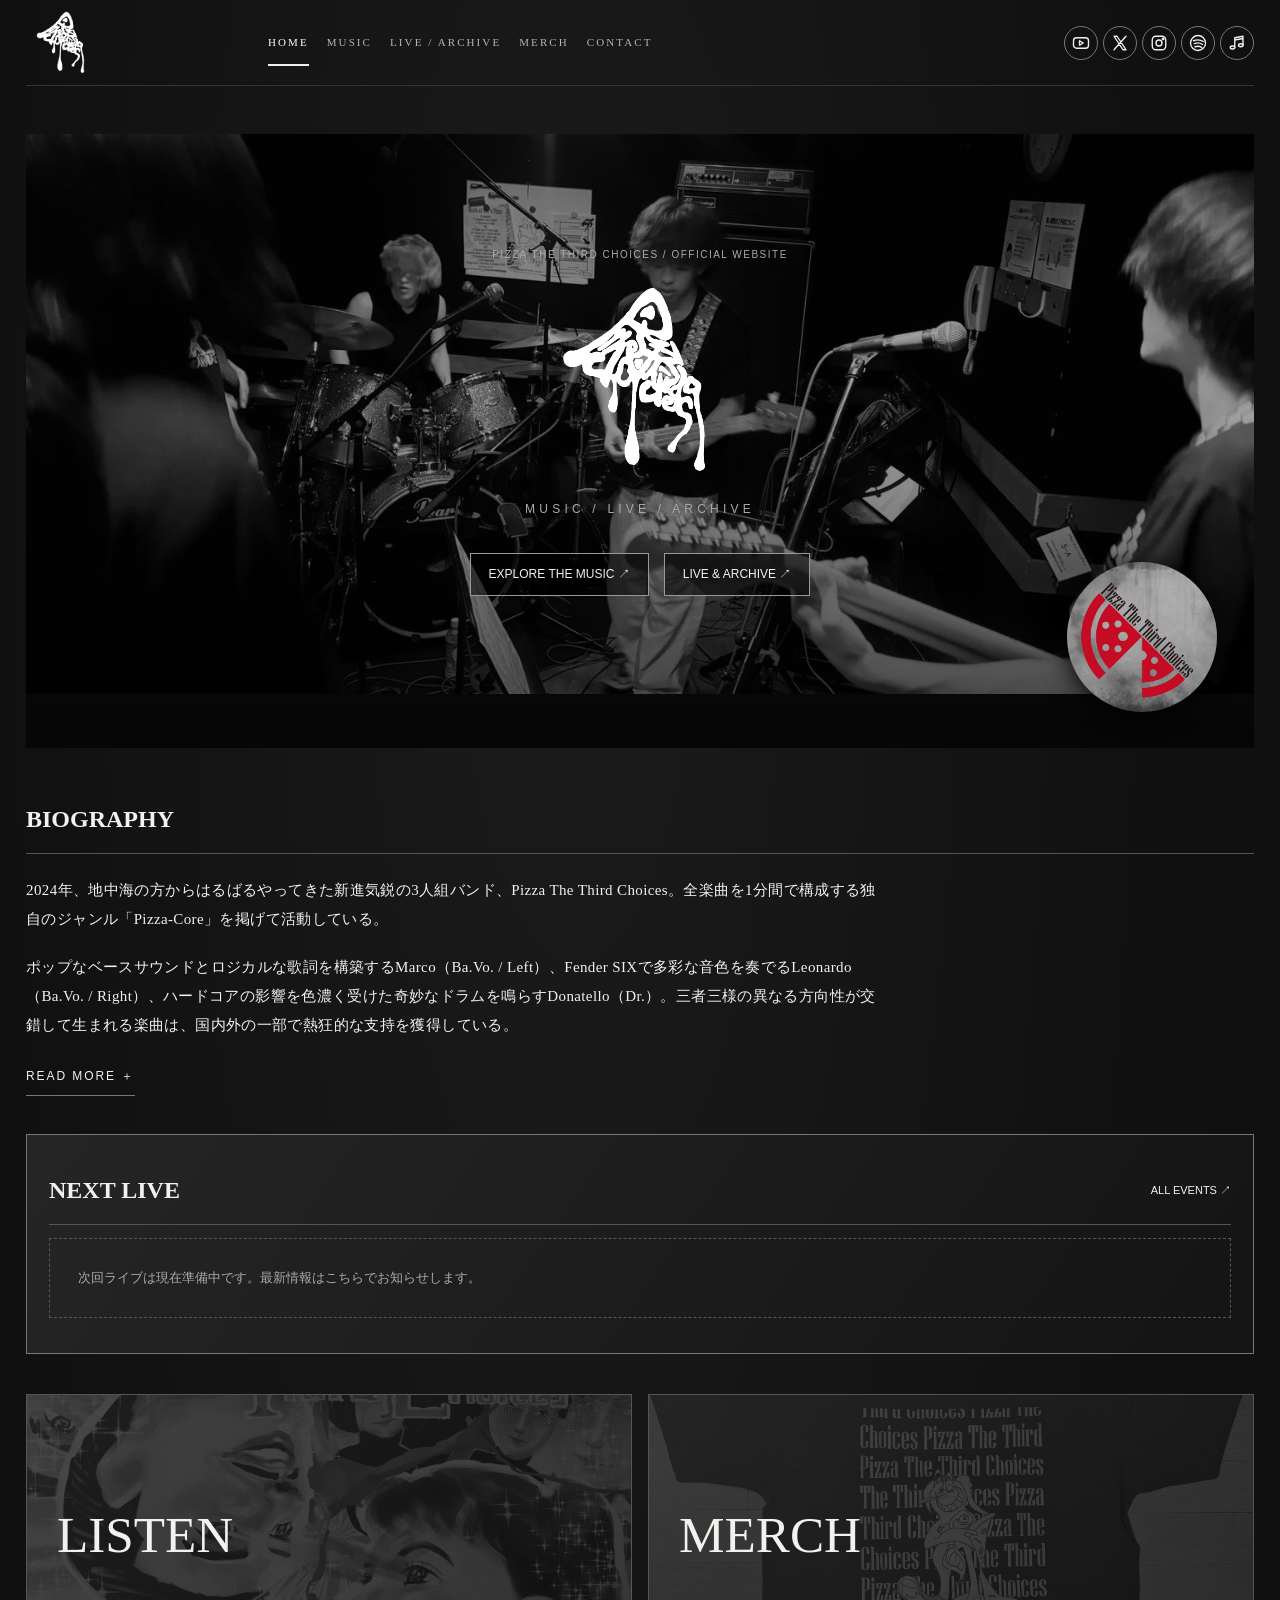
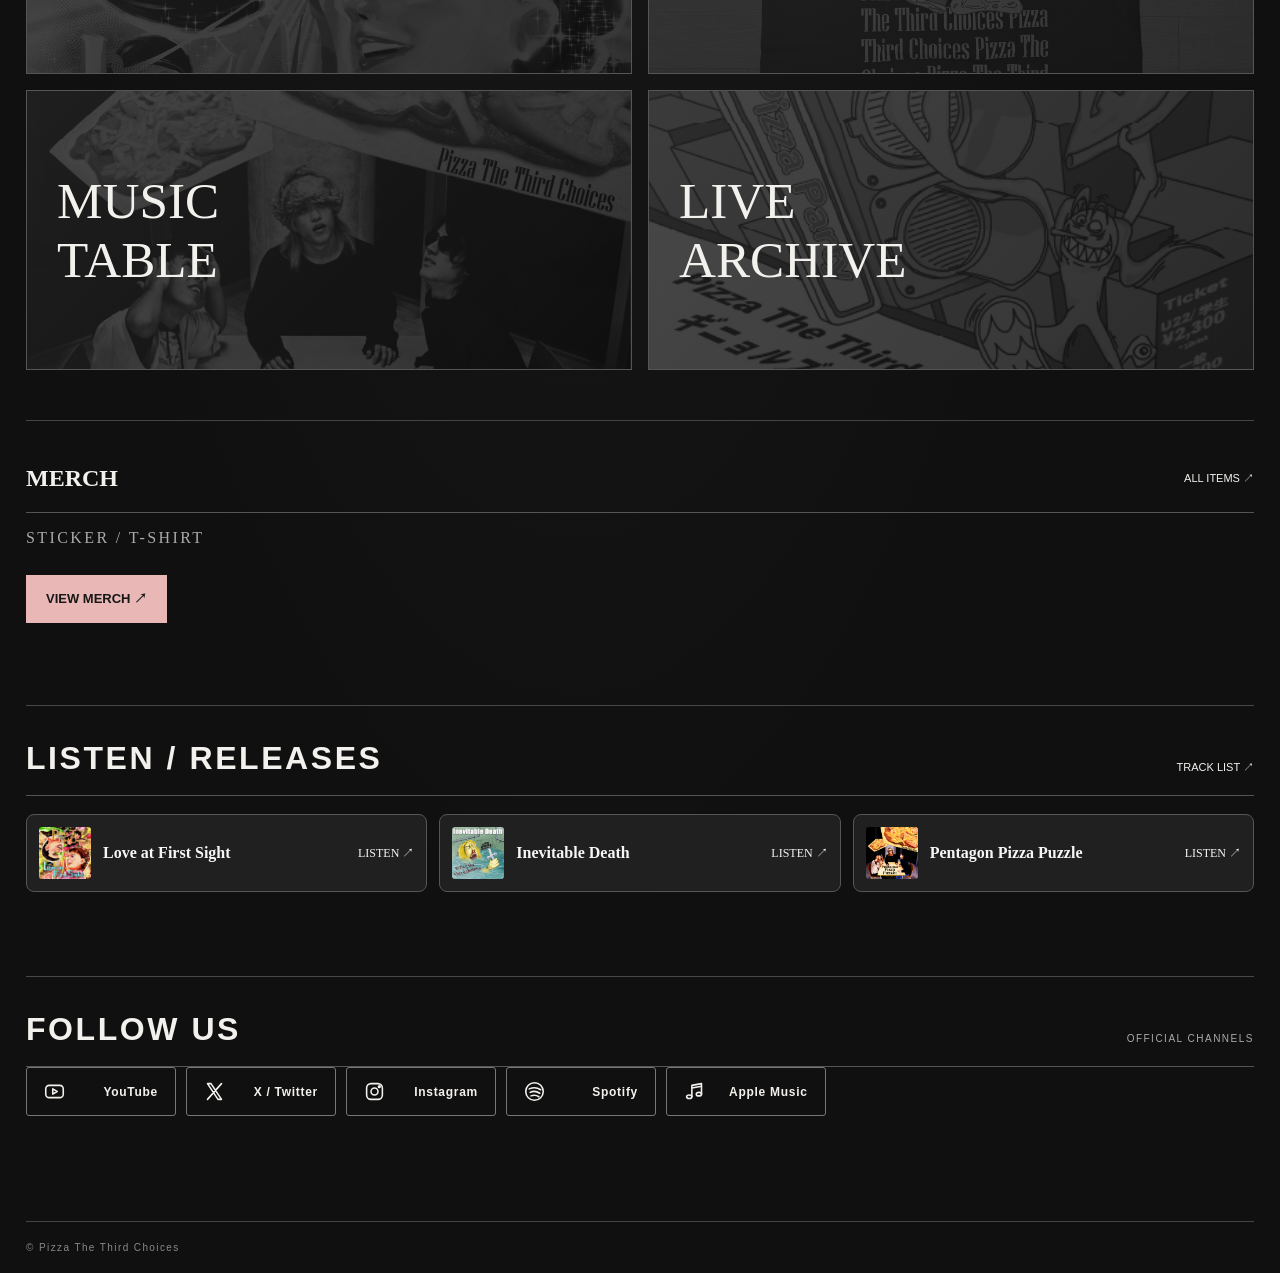
==== index.html @ fad1b299 "Add SEO metadata and favicon reference to index.html" ====
<!doctype html>
<html lang="ja">
<head>
  <meta charset="utf-8">
  <meta name="description" content="Pizza The Third Choices公式サイト。全楽曲1分のPizza-Coreを掲げる3人組バンド。楽曲、ライブ情報、映像、グッズを紹介。">
  <link rel="canonical" href="https://pizzathethirdchoices.github.io/HomePage/">
  <link rel="icon" type="image/svg+xml" href="favicon.svg">
  <meta property="og:type" content="website">
  <meta property="og:site_name" content="Pizza The Third Choices">
  <meta property="og:title" content="Pizza The Third Choices | Official Website">
  <meta property="og:description" content="Pizza The Third Choices公式サイト。全楽曲1分のPizza-Coreを掲げる3人組バンド。楽曲、ライブ情報、映像、グッズを紹介。">
  <meta property="og:url" content="https://pizzathethirdchoices.github.io/HomePage/">

  <meta name="viewport" content="width=device-width, initial-scale=1">
  <title>Pizza The Third Choices | Official Website</title>
  <!-- 共通スタイルシート -->
  <link rel="stylesheet" href="style.css?v=20261028-saski-perfect-circle">
  <script type="application/ld+json">{"@context":"https://schema.org","@type":"MusicGroup","name":"Pizza The Third Choices","url":"https://pizzathethirdchoices.github.io/HomePage/","genre":"Pizza-Core","description":"全楽曲を1分間で構成する独自のジャンルPizza-Coreを掲げる3人組バンド。"}</script>
</head>
<body>
  <!-- ========================================
       SITE SHELL / ページ全体
  ========================================= -->
  <div class="site-shell">
    <!-- ========================================
         HEADER / ナビゲーション
    ========================================= -->
    <nav class="top-nav">
      <!-- ヘッダーロゴ -->
      <a class="wordmark" href="index.html">
        <img
          src="assets/logo/Logo-White.png"
          alt="Pizza The Third Choices"
          onerror="this.hidden=true;this.nextElementSibling.hidden=false"
        >
        <span hidden>Pizza The Third Choices</span>
      </a>
      <!-- ページ移動メニュー -->
      <div class="nav-links">
        <a class="active" href="index.html">HOME</a>
        <a href="music.html">MUSIC</a>
        <a href="live.html">LIVE / ARCHIVE</a>
        <a href="merch.html">MERCH</a>
        <a href="contact.html">CONTACT</a>
      </div>
      <!-- 公式SNS・配信サービスのアイコン -->
      <!-- data/social.js に登録されたリンクが自動表示される -->
      <div
        class="social-links header-social"
        data-social-links
        aria-label="公式SNS・配信ストア"
      ></div>
    </nav>
    <!-- ========================================
         MAIN / ホームページ本文
    ========================================= -->
    <main class="home-main">
      <!-- ======================================
           HERO / アーティスト写真とロゴを重ねる
      ======================================= -->
      <section class="home-visuals home-hero" aria-label="バンドメインビジュアル">
        <img
          class="home-artist-photo"
          src="assets/photos/artist-wide.webp"
          alt="Pizza The Third Choices アーティスト写真"
          onerror="this.hidden=true;this.closest('.home-hero').classList.add('photo-unavailable')"
        >
        <div class="home-hero-overlay">
          <p class="eyebrow">PIZZA THE THIRD CHOICES / OFFICIAL WEBSITE</p>
          <img
            class="hero-logo"
            src="assets/logo/Logo-White.png"
            alt="Pizza The Third Choices"
            onerror="this.hidden=true;this.nextElementSibling.hidden=false"
          >
          <h1 hidden>Pizza The Third Choices</h1>
          <p class="hero-caption">MUSIC / LIVE / ARCHIVE</p>
          <div class="hero-actions">
            <a href="music.html">EXPLORE THE MUSIC ↗</a>
            <a href="live.html">LIVE & ARCHIVE ↗</a>
          </div>
        </div>
        <img
          class="home-extra-logo"
          src="assets/logo/logo-Saski.webp"
          alt="Pizza The Third Choices 別ロゴ"
          onerror="this.hidden=true"
        >
      </section>
      <!-- ======================================
           BIOGRAPHY / バンド紹介
           冒頭2段落を常時表示し、以降を展開できる。
      ======================================= -->
      <section class="home-biography" aria-labelledby="home-biography-title">
        <div class="section-bar">
          <h2 id="home-biography-title">BIOGRAPHY</h2>
        </div>
        <div class="biography-copy">
          <p>2024年、地中海の方からはるばるやってきた新進気鋭の3人組バンド、Pizza The Third Choices。全楽曲を1分間で構成する独自のジャンル「Pizza-Core」を掲げて活動している。</p>
          <p>ポップなベースサウンドとロジカルな歌詞を構築するMarco（Ba.Vo. / Left）、Fender SIXで多彩な音色を奏でるLeonardo（Ba.Vo. / Right）、ハードコアの影響を色濃く受けた奇妙なドラムを鳴らすDonatello（Dr.）。三者三様の異なる方向性が交錯して生まれる楽曲は、国内外の一部で熱狂的な支持を獲得している。</p>
          <details class="biography-more">
            <summary>READ MORE ＋</summary>
            <div class="biography-more-content">
              <p>2025年12月25日に1st Album『Love at First Sight』、2026年3月14日には2nd Album『Inevitable Death』を配信。オルタナティブの枠組みを超え、実験的なダークポップの要素を取り入れた楽曲を多数収録している。</p>
              <p>続く2026年6月4日には、戦争へのアンチテーゼをテーマとした「33」、HIP-HOPの影響を受けた「Priority」などを収録した3rd Album『Pentagon Pizza Puzzle』を公開。ジャンルの境界を横断しながら、独自のサウンドと表現を深化させ続けている。</p>
              <p>2025年には、オリジナルドキュメンタリー映像『Is Pizza The Third Choices?』をYouTubeにて公開。楽曲制作の経緯や、独自のジャンル「Pizza-Core」の実態に迫る内容となっている。</p>
              <p>ライブ活動においては、2024年よりオルタナティブハードコアバンドHanaoとの共同自主企画『YEAH』を複数回開催。「YEAHみくじ」によるランダムセットリストをはじめ、通常のライブとは一線を画す演出を展開している。</p>
              <p>2026年11月8日には、©エスパーキックより全33曲とボーナストラックを収録した1st Cassette『33』を発売予定。同日にはリリースパーティの開催も予定している。</p>
              <button type="button" class="biography-close">CLOSE −</button>
            </div>
          </details>
        </div>
      </section>
      <!-- ======================================
           NEXT LIVE / 次回ライブ情報
      ======================================= -->
      <section class="home-live">
        <div class="section-bar">
          <h2>NEXT LIVE</h2>
          <a href="live.html">ALL EVENTS ↗</a>
        </div>
        <!--
          ライブ情報の表示領域
          data/events.js のイベント情報を読み込み、
          ページ末尾の renderEvents() で自動生成する。
          公演情報を追加する場合は
          index.html ではなく data/events.js を編集する。
        -->
        <div id="home-events"></div>
      </section>
      <!-- ======================================
           FEATURE LINKS / 主要コンテンツ
      ======================================= -->
      <section class="home-sections home-feature-grid" aria-label="主要コンテンツ">
        <a class="feature-tile feature-listen" href="#home-releases">
          <h2>LISTEN</h2>
        </a>
        <a class="feature-tile feature-merch" href="merch.html">
          <h2>MERCH</h2>
        </a>
        <a class="feature-tile feature-music" href="music.html">
          <h2>MUSIC<br>TABLE</h2>
        </a>
        <a class="feature-tile feature-events" href="live.html">
          <h2>LIVE<br>ARCHIVE</h2>
        </a>
      </section>
      <!-- ======================================
           MERCH / グッズ紹介
      ======================================= -->
      <section class="home-merch">
        <div class="section-bar">
          <h2>MERCH</h2>
          <a href="merch.html">ALL ITEMS ↗</a>
        </div>
        <!-- グッズの概要 -->
        <p>STICKER / T-SHIRT</p>
        <!-- グッズ一覧ページへ -->
        <a class="ticket-main" href="merch.html">
          VIEW MERCH ↗
        </a>
      </section>
      <!-- ======================================
           LISTEN / RELEASES
           アルバム・音楽配信情報
      ======================================= -->
      <section class="social-section" aria-label="アルバム配信">
        <div class="section-bar">
          <h2>LISTEN / RELEASES</h2>
          <a href="music.html">TRACK LIST ↗</a>
        </div>
        <!--
          アルバム一覧の表示領域
          data/albums.js に登録された作品を
          releases.js が読み込んで自動表示する。
          作品情報や配信リンクを変更する場合は
          data/albums.js を編集する。
        -->
        <div
          id="home-releases"
          class="release-links"
        ></div>
      </section>
      <!-- ======================================
           FOLLOW US / 公式SNS
      ======================================= -->
      <section class="social-section" aria-label="公式SNS">
        <div class="section-bar">
          <h2>FOLLOW US</h2>
          <span class="eyebrow">OFFICIAL CHANNELS</span>
        </div>
        <!--
          公式SNS・配信サービスのリンク
          data/social.js の設定から自動生成する。
          リンクを変更する場合は data/social.js を編集する。
        -->
        <div
          class="social-links"
          data-social-links
        ></div>
      </section>
    </main>
    <!-- ========================================
         FOOTER / フッター
    ========================================= -->
    <footer>
      © Pizza The Third Choices
    </footer>
  </div>
  <!-- ==========================================
       JAVASCRIPT / データと表示処理
       注意：
       以下の読み込み順は変更しない。
  =========================================== -->
  <!-- ライブ情報 -->
  <script src="data/events.js"></script>
  <!-- ホームページのライブ情報を最大2件表示 -->
  <script>
    renderEvents('home-events', 2);
  </script>
  <!-- アルバム・リリース情報 -->
  <script src="data/albums.js"></script>
  <!-- 公式SNS・配信サービス -->
  <script src="data/social.js"></script>
  <!-- BIOGRAPHY: close from the end of the expanded text. -->
  <script>
    const biography = document.querySelector('.biography-more');
    biography?.querySelector('.biography-close')?.addEventListener('click', () => {
      biography.open = false;
      biography.querySelector('summary')?.focus();
    });
  </script>
  <!-- ホームページのリリース表示処理 -->
  <script src="releases.js"></script>
</body>
</html>
---- style.css ----
:root{color-scheme:dark;font-family:Georgia,"Hiragino Mincho ProN","Yu Mincho",serif;background:#101010;color:#f3f1ed}*{box-sizing:border-box}body{margin:0;background:radial-gradient(ellipse at 45% 20%,#1b1b1b 0%,#101010 60%);min-height:100vh}button,input{font:inherit}button{cursor:pointer}a{color:inherit}.site-shell{max-width:1800px;margin:auto;padding:0 26px}.top-nav{min-height:86px;display:flex;align-items:center;gap:50px;border-bottom:1px solid #343434}.wordmark{display:flex;align-items:center;text-decoration:none;min-width:220px;font-style:italic;font-weight:bold;font-size:24px;line-height:1}.wordmark img{max-width:220px;max-height:73px;object-fit:contain;object-position:left}.nav-links{display:flex;gap:36px;align-items:center;flex-wrap:wrap}.nav-links a{text-decoration:none;font-size:11px;letter-spacing:.19em;color:#b6b4b2;padding:16px 0;border-bottom:2px solid transparent}.nav-links a.active{border-bottom-color:#f1efeb;color:white}.main-layout{display:grid;grid-template-columns:minmax(0,1fr) 365px;gap:28px;padding-top:26px;align-items:start}.left-column{min-width:0}.page-head{display:flex;align-items:end;justify-content:space-between;gap:20px;margin-bottom:24px}.eyebrow{font-family:Arial,sans-serif;font-size:10px;letter-spacing:.15em;color:#aaa}h1{font-size:clamp(36px,4.1vw,72px);line-height:.99;font-weight:400;letter-spacing:.07em;margin:10px 0 3px}.subheading{margin:0;text-align:center;letter-spacing:.4em;font-size:15px}.intro-tools{width:42%;max-width:340px}.intro{font-size:12px;color:#c1c1c1;line-height:1.95;margin:0 0 15px}.search-label{display:block;position:relative}.search-label span{display:block;font-family:Arial,sans-serif;color:#888;font-size:9px;letter-spacing:.16em;margin-bottom:6px}.search-label input{width:100%;background:#191919;border:1px solid #6b6b6b;border-radius:24px;padding:12px 18px;color:#fff;font-size:12px;outline:none}.search-label input:focus{border-color:#fff}.table-scroll{overflow-x:auto;padding:10px 4px 32px}.periodic{display:grid;grid-template-columns:repeat(8,minmax(0,1fr));gap:7px;min-width:650px}.element{position:relative;aspect-ratio:1/1;border:2px solid var(--album-color);border-radius:4px;background-color:var(--album-color);padding:8px;color:#fff;text-align:left;display:flex;flex-direction:column;justify-content:space-between;isolation:isolate;transition:transform .16s,filter .16s;min-width:0}.element:before{content:"";position:absolute;inset:0;background:linear-gradient(180deg,#0009,#0004 45%,#000b);z-index:-1}.element.cover-cell{background-image:var(--cover-url)!important;background-size:cover!important;background-position:center!important}.element:hover,.element:focus-visible{transform:translateY(-4px);z-index:30;outline:1px solid white}.element.selected{outline:2px solid #fff;outline-offset:2px;z-index:6}.element.dim{opacity:.18}.num{font:600 13px Arial,sans-serif;text-shadow:0 1px 5px #000}.symbol{font-size:clamp(17px,2.05vw,30px);font-weight:700;letter-spacing:-.05em;line-height:1.1;text-shadow:0 2px 8px #000,0 1px 3px #000;align-self:center;position:relative;top:-2px}.symbol.long-code{font-size:clamp(14px,1.8vw,25px)}.marks{position:absolute;right:5px;top:5px;display:flex;gap:3px}.mark-icon{display:flex;width:29px;height:29px;padding:3px;border-radius:4px;background:#0008;align-items:center;justify-content:center;filter:drop-shadow(0 1px 2px #000)}.mark-icon svg{width:100%;height:100%;fill:none;stroke:currentColor;stroke-width:1.8}.empty{aspect-ratio:1/1}.tooltip{position:absolute;left:50%;bottom:calc(100% + 12px);transform:translateX(-50%);width:235px;padding:13px;background:#eeeae3;color:#171717;box-shadow:0 10px 30px #000b;text-align:left;pointer-events:none;opacity:0;visibility:hidden;transition:opacity .12s;z-index:40;border-radius:4px}.element:hover .tooltip,.element:focus-visible .tooltip{opacity:1;visibility:visible}.tooltip strong{display:block;font-size:15px;margin:5px 0}.tooltip small{font-family:Arial,sans-serif;font-size:11px;line-height:1.6;display:block}.tooltip .more{margin-top:7px;font-weight:bold}.pair-connector{position:absolute;z-index:12;pointer-events:none;filter:drop-shadow(0 2px 2px #000);display:flex;align-items:center;justify-content:center}.pair-connector.right{width:25px;height:70px;right:-17px;top:50%;transform:translateY(-50%)}.pair-connector.down{width:70px;height:25px;bottom:-17px;left:50%;transform:translateX(-50%)}.pair-connector svg{width:100%;height:100%;overflow:visible}.pair-inline{font:bold 20px Arial,sans-serif;text-shadow:0 1px 3px #000}.legend{display:flex;align-items:center;gap:12px 18px;flex-wrap:wrap;padding:16px 0;border-top:1px solid #444;border-bottom:1px solid #444}.legend span{display:inline-flex;align-items:center;gap:7px;font:11px Arial,sans-serif;color:#ddd}.legend-label{font:12px Georgia,serif;letter-spacing:.06em}.legend .swatch{display:inline-block;width:14px;height:14px;border-radius:2px}.legend svg{width:21px;height:21px;stroke:currentColor;fill:none;stroke-width:1.8}.legend-divider{height:26px;border-left:1px solid #555}.table-note{color:#858585;font:11px Arial,sans-serif;line-height:1.6}.detail{border:1px solid #575757;background:#121212;padding:22px 22px 26px;min-height:550px;position:sticky;top:15px;max-height:calc(100vh - 30px);overflow-y:auto;scrollbar-color:#666 #151515}.detail-top{display:flex;justify-content:space-between;align-items:center}.detail-reset{background:none;border:0;color:#aaa;font-size:23px}.detail-heading{display:flex;align-items:center;gap:17px;margin:15px 0 20px;border-bottom:1px solid #444;padding-bottom:16px}.detail-number{font-size:52px;line-height:1}.detail-heading h2{font-size:24px;line-height:1.15;margin:0;overflow-wrap:anywhere;font-weight:400}.detail-code{font-size:17px;letter-spacing:.16em;margin:7px 0 0;color:#aaa}.detail-album{display:flex;gap:15px;align-items:center}.detail-cover{flex:0 0 45%;aspect-ratio:1/1;background:var(--album-color);display:flex;align-items:center;justify-content:center;color:#222;font:10px Arial,sans-serif;letter-spacing:.1em}.detail-art{width:100%;height:100%;object-fit:cover}.detail-art[hidden]{display:none}.detail-album-meta{display:flex;flex-direction:column;gap:9px;font-size:13px;line-height:1.5;overflow-wrap:anywhere}.detail-album-meta small{font:10px Arial,sans-serif;color:#999}.detail-album-meta span{font:11px Arial,sans-serif;color:#bbb}.description-section{margin-top:25px;border-top:1px solid #444;padding-top:18px}.description-section h3,.video-section h3{font-size:16px;font-weight:400;margin:0 0 10px}.description-section p{font-size:13px;line-height:1.9;color:#c7c7c7}.pair-jump,.detail-page-link{display:block;width:100%;text-align:center;border:1px solid #777;border-radius:4px;padding:11px 8px;background:transparent;color:#eee;text-decoration:none;font-size:12px;margin:14px 0}.pair-jump:hover,.detail-page-link:hover{background:#333}.video-section{border-top:1px solid #444;margin-top:22px;padding-top:18px;display:flex;flex-direction:column;gap:12px;align-items:center}.video-section h3{align-self:stretch}.shorts-player{width:min(100%,220px);aspect-ratio:9/16;border:1px solid #555;border-radius:5px;background:#222}.video-section a{font:12px Arial,sans-serif;color:#eee}.site-shell footer{border-top:1px solid #444;padding:20px 0;margin-top:25px;color:#888;font:10px Arial,sans-serif;letter-spacing:.14em}@media(max-width:1100px){.main-layout{grid-template-columns:1fr}.detail{position:static;max-height:none;min-height:0}.detail-album{max-width:500px}.detail-cover{max-width:170px}.periodic{min-width:640px}}@media(max-width:650px){.site-shell{padding:0 12px}.top-nav{gap:14px;min-height:65px}.wordmark{min-width:110px;font-size:15px}.wordmark img{max-width:110px;max-height:50px}.nav-links{gap:12px}.nav-links a{font-size:9px;letter-spacing:.05em}.page-head{display:block}.intro-tools{width:100%;max-width:none;margin-top:15px}.intro{font-size:11px}.main-layout{padding-top:18px}.periodic{gap:5px}.element{padding:6px}.detail{padding:16px}.legend{gap:9px 12px}}@media(hover:none){.tooltip{display:none}}

/* V6: Paired songs share one rectangular frame. The diagonal is a real internal divider. */
.periodic{grid-auto-rows:auto;align-items:stretch}
.pair-unit{position:relative;isolation:isolate;min-width:0;min-height:0;border:2px solid #eee;border-radius:4px;overflow:visible;background:#101010;z-index:2}
.pair-unit:hover,.pair-unit:focus-within{z-index:35}
.pair-unit .element{position:absolute;border:0;border-radius:0;outline-offset:-3px;aspect-ratio:auto;overflow:visible;min-height:0;min-width:0;transform:none}
.pair-unit .element:hover,.pair-unit .element:focus-visible{transform:none;filter:brightness(1.16)}
.pair-horizontal{grid-column-end:span 2;aspect-ratio:2/1}
.pair-vertical{grid-row-end:span 2;aspect-ratio:1/2}
.pair-horizontal .pair-first{inset:0 50% 0 0;clip-path:polygon(0 0,100% 0,calc(100% - 17%) 100%,0 100%)}
.pair-horizontal .pair-second{inset:0 0 0 50%;clip-path:polygon(17% 0,100% 0,100% 100%,0 100%)}
/* Use overlapping half-cell hit areas so the diagonal halves remain independently clickable. */
.pair-horizontal .pair-first{right:42%;clip-path:polygon(0 0,100% 0,86% 100%,0 100%)}
.pair-horizontal .pair-second{left:42%;clip-path:polygon(14% 0,100% 0,100% 100%,0 100%)}
.pair-vertical .pair-first{inset:0 0 42% 0;clip-path:polygon(0 0,100% 0,100% 86%,0 100%)}
.pair-vertical .pair-second{inset:42% 0 0 0;clip-path:polygon(0 14%,100% 0,100% 100%,0 100%)}
.pair-divider{position:absolute;pointer-events:none;z-index:10;filter:drop-shadow(0 1px 2px #000)}
.pair-horizontal .pair-divider{top:0;bottom:0;left:50%;width:2px;background:#fff;transform:skewX(-9deg);transform-origin:center}
.pair-vertical .pair-divider{left:0;right:0;top:50%;height:2px;background:#fff;transform:skewY(-9deg);transform-origin:center}
.pair-unit .num,.pair-unit .symbol,.pair-unit .marks{z-index:1}
.pair-unit .tooltip{z-index:50}
.pair-unit .element.selected{outline:2px solid #fff;outline-offset:-3px}
.pair-unit .element .symbol{font-size:clamp(16px,1.9vw,28px)}

/* V7 responsive equal-width grid: no forced horizontal scrolling */
.periodic{min-width:0;grid-template-columns:repeat(8,minmax(0,1fr));gap:clamp(2px,.6vw,7px);grid-auto-rows:auto}
.element{padding:clamp(2px,.6vw,8px)}
.pair-unit{border-color:#ddd}
.pair-unit.pair-searching{border-color:#ddd!important;outline:none!important;box-shadow:none!important}
.pair-unit.pair-searching .element.dim{opacity:.2}
.pair-unit.pair-searching .element:not(.dim){filter:brightness(1.1)}
.view-label{margin-top:12px}.view-label select{width:100%;padding:11px 16px;background:#191919;border:1px solid #6b6b6b;color:#fff;border-radius:20px;font-size:12px}
.periodic.album-layout{display:block}.album-group{margin:0 0 30px}.album-group-title{font-size:clamp(16px,2vw,23px);font-weight:400;border-bottom:1px solid #555;padding-bottom:10px}
.album-song-grid{display:grid;grid-template-columns:repeat(8,minmax(0,1fr));gap:clamp(2px,.6vw,7px)}.album-song-wrap{min-width:0;position:relative}.album-element{width:100%}.album-track-number{position:absolute;right:3px;bottom:3px;font:9px Arial,sans-serif;color:#fff;text-shadow:0 1px 4px #000;pointer-events:none}
.home-main,.archive-main{padding:30px 0 60px}.hero{min-height:380px;display:flex;flex-direction:column;align-items:center;justify-content:center;text-align:center;border-bottom:1px solid #444;padding:40px 10px}.hero-logo{max-width:min(520px,85%);max-height:220px;object-fit:contain}.hero h1{font-size:clamp(36px,6vw,85px)}.hero-caption{letter-spacing:.35em;color:#aaa;font:12px Arial,sans-serif}.hero-actions{display:flex;gap:15px;flex-wrap:wrap;justify-content:center;margin-top:25px}.hero-actions a,.event-info a{border:1px solid #999;padding:12px 18px;text-decoration:none;font:12px Arial,sans-serif}.hero-actions a:hover,.event-info a:hover{background:#333}.home-sections{display:grid;grid-template-columns:1fr 1fr;gap:15px;margin:25px 0 50px}.feature-tile{border:1px solid #555;padding:30px;min-height:260px;text-decoration:none;background:linear-gradient(135deg,#252525,#111);display:flex;flex-direction:column;justify-content:space-between}.feature-tile h2{font-size:clamp(25px,4vw,52px);font-weight:400;margin:10px 0}.feature-tile p{color:#aaa;font-size:13px}.feature-tile>span:last-child{font:11px Arial,sans-serif;letter-spacing:.15em}.section-bar{display:flex;align-items:center;justify-content:space-between;border-bottom:1px solid #555}.section-bar a{font:11px Arial,sans-serif;text-decoration:none}.archive-main>h1{margin-bottom:25px}.event-heading{font-size:23px;font-weight:400;letter-spacing:.1em;border-bottom:1px solid #555;padding-bottom:12px;margin-top:40px}.event-grid{display:grid;grid-template-columns:repeat(auto-fill,minmax(230px,1fr));gap:18px}.event-card{border:1px solid #4c4c4c;background:#181818;overflow:hidden}.event-card>img{display:block;width:100%;aspect-ratio:3/4;object-fit:contain;background:#222}.event-info{padding:18px}.event-date{font:12px Arial,sans-serif;color:#bbb}.event-title{font-size:22px;font-weight:400}.event-venue,.event-lineup,.event-description{font-size:12px;color:#bbb;line-height:1.7}.event-info a{display:inline-block;margin-top:8px}.empty-state{padding:28px;border:1px dashed #555;color:#aaa;font:13px Arial,sans-serif;line-height:1.7}
@media(max-width:1100px){.periodic{min-width:0!important}}
@media(max-width:650px){.table-scroll{overflow-x:visible;padding:4px 0 18px}.periodic{gap:3px}.element{border-width:1px;border-radius:2px;padding:2px;aspect-ratio:1/1}.num{font-size:clamp(6px,1.9vw,10px)}.symbol,.pair-unit .element .symbol{font-size:clamp(8px,2.9vw,15px);top:0;letter-spacing:-.07em}.symbol.long-code{font-size:clamp(7px,2.5vw,12px)}.mark-icon{width:clamp(10px,3.4vw,18px);height:clamp(10px,3.4vw,18px);padding:1px}.marks{right:1px;top:1px;gap:0}.pair-unit{border-width:1px;border-radius:2px}.pair-horizontal{aspect-ratio:2/1}.pair-vertical{aspect-ratio:1/2}.pair-divider{filter:none}.pair-horizontal .pair-divider{width:1px}.pair-vertical .pair-divider{height:1px}.pair-unit .element.selected{outline-width:1px}.album-song-grid{gap:3px}.album-track-number{font-size:7px}.home-sections{grid-template-columns:1fr}.feature-tile{min-height:210px}.hero{min-height:330px}.nav-links{gap:10px}.nav-links a{font-size:8px}.top-nav{justify-content:space-between}.wordmark{min-width:95px}.wordmark img{max-width:95px}}

/* Searching does not outline the combined pair frame */
.pair-unit.pair-searching .element.selected{outline:none;box-shadow:inset 0 0 0 2px #fff9}
@media(max-width:650px){.pair-unit.pair-searching .element.selected{box-shadow:inset 0 0 0 1px #fff9}}

/* v8: lightweight flyer archive, prominent next show, and streaming links */
.streaming-links{display:flex;flex-wrap:wrap;gap:8px;margin:12px 0 20px}
.streaming-links a{display:inline-block;padding:8px 11px;border:1px solid #777;border-radius:3px;color:#f5f5f5;text-decoration:none;font:11px Arial,sans-serif}
.streaming-links a:hover{background:#333}
.home-live{margin:20px 0 40px;padding:22px;border:1px solid #777;background:linear-gradient(125deg,#252525,#141414)}
.home-live .event-grid{grid-template-columns:1fr}
.home-live .event-card{display:grid;grid-template-columns:minmax(110px,220px) 1fr}
.home-live .event-cover-link{height:100%}
.home-live .event-info{display:flex;flex-direction:column;justify-content:center}
.event-cover-link{display:block;background:#252525;min-height:100px}
.event-thumb{width:100%;aspect-ratio:210/297;object-fit:contain;display:block;background:#222}
.event-no-image{display:grid;place-items:center;min-height:190px;color:#999;font:11px Arial,sans-serif}
.event-actions{display:flex;gap:8px;flex-wrap:wrap;margin-top:10px}
.event-info .event-actions a{margin:0;font-size:11px}
.event-actions .ticket-cta,.ticket-main{background:#e9b7b6!important;border-color:#e9b7b6!important;color:#171717!important;font-weight:bold!important}
.event-detail-title{font-size:clamp(30px,5vw,62px);overflow-wrap:anywhere}
.event-detail-meta{display:flex;gap:10px 25px;flex-wrap:wrap;margin:20px 0;border-block:1px solid #555;padding:12px 0;font:12px Arial,sans-serif;color:#ddd}
.ticket-main{display:inline-block;padding:15px 20px;text-decoration:none;margin:12px 0 22px;font:13px Arial,sans-serif}
.event-gallery{display:grid;grid-template-columns:repeat(auto-fit,minmax(min(100%,280px),1fr));gap:25px;margin:24px 0}
.event-figure{margin:0;min-width:0}.event-figure figcaption{font:13px Arial,sans-serif;letter-spacing:.12em;margin-bottom:10px}
.event-figure a{display:block;background:#202020}.event-full{display:block;width:100%;height:auto;max-height:950px;object-fit:contain}
.setlist-text{border-top:1px solid #555;padding-top:20px}.setlist-text li{padding:5px 0}.setlist-text a{color:#eee}
@media(max-width:650px){.home-live{padding:12px}.home-live .event-card{grid-template-columns:115px 1fr}.home-live .event-info{padding:10px}.home-live .event-title{font-size:17px}.event-info .event-actions a{padding:9px;font-size:10px}}

/* Release sides and cassette-only bonus track */
.release-side{font-size:.9rem;letter-spacing:.16em;margin:1.4rem 0 .7rem;color:#eee}
.bonus-tag{position:absolute;right:3px;bottom:3px;font-size:.56rem;letter-spacing:.03em;background:#f4e1a8;color:#222;padding:2px 4px;border-radius:2px;pointer-events:none}
.album-song-wrap{position:relative}
.special-track{display:flex;align-items:center;justify-content:center;text-align:center;padding:8px;color:white!important;background:#555!important;border:2px solid #aaa!important;font-size:.72rem;text-decoration:none;overflow-wrap:anywhere}

/* Official social links — shared across the site */
.social-section{padding:34px 0 20px;margin-top:36px;border-top:1px solid #484848}
.social-section h2{font:600 clamp(20px,3vw,32px) Arial,sans-serif;letter-spacing:.08em;margin:0 0 18px}
.social-links{display:flex;flex-wrap:wrap;gap:10px}
.social-link{display:inline-flex;align-items:center;justify-content:space-between;gap:24px;min-width:150px;border:1px solid #777;border-radius:3px;padding:13px 17px;text-decoration:none;font:600 12px Arial,sans-serif;letter-spacing:.06em;transition:background .2s,border-color .2s}
.social-link:hover,.social-link:focus-visible{background:#303030;border-color:#fff}
.social-empty{color:#999;font:12px Arial,sans-serif}
@media(max-width:650px){.social-link{min-width:calc(50% - 5px);padding:12px;font-size:11px;gap:5px}.social-section{margin-top:24px}}

/* Official release links */
.release-links{display:grid;grid-template-columns:repeat(3,minmax(0,1fr));gap:12px;margin:18px 0 28px}
.release-link{min-width:0;display:flex;align-items:center;gap:12px;padding:12px;border:1px solid #555;border-radius:8px;color:#f6f6f6;text-decoration:none;background:#202020}
.release-link:hover,.release-link:focus-visible{border-color:#e9b7b6;background:#2b2b2b}
.release-link img{width:52px;height:52px;object-fit:cover;flex-shrink:0;border-radius:3px}
.release-link span:nth-child(2){font-weight:700;flex:1;overflow-wrap:anywhere}
.release-link span:last-child{font-size:.75rem;white-space:nowrap}
@media(max-width:850px){.release-links{grid-template-columns:1fr}}

/* V12: one pair rectangle spans the intervening grid gutter too.
   A cell is exactly (container width - seven gutters) / eight.
   CSS Grid includes the gutter when an item spans two tracks. */
.periodic {
  --periodic-gap: clamp(2px, .6vw, 7px);
  gap: var(--periodic-gap);
  grid-template-columns: repeat(8, minmax(0, 1fr));
  grid-auto-rows: auto; /* square single cells determine the actual row height */
  align-items: stretch;
}
.pair-horizontal, .pair-vertical {
  aspect-ratio: auto; /* don't force 2:1 or 1:2: the spanned gap changes that ratio */
  width: 100%;
  height: 100%;
}
@media (max-width: 650px) {
  .periodic { --periodic-gap: 3px; }
  .pair-horizontal, .pair-vertical { aspect-ratio: auto; }
}

/* v13: swipeable flyer and setlist archive */
.event-carousel{margin:34px 0 44px;min-width:0}
.event-carousel-heading,.event-carousel-controls{display:flex;align-items:center;justify-content:space-between;gap:12px}
.event-carousel-heading h2{font-size:20px;letter-spacing:.14em;font-weight:400}
.event-carousel-counter,.event-carousel-hint{font:12px Arial,sans-serif;color:#aaa;letter-spacing:.14em}
.event-carousel-track{display:flex;gap:14px;overflow-x:auto;scroll-snap-type:x mandatory;scroll-padding-inline:0;overscroll-behavior-x:contain;scrollbar-width:thin;padding:0 0 12px;-webkit-overflow-scrolling:touch}
.event-carousel-slide{flex:0 0 min(100%,580px);margin:0;scroll-snap-align:start;min-width:0}
.event-carousel-slide figcaption{font:12px Arial,sans-serif;letter-spacing:.13em;margin:0 0 10px;color:#ddd}
.event-slide-image{display:flex;align-items:center;justify-content:center;background:#222;min-height:240px;height:min(74vh,700px)}
.event-carousel-image{display:block;max-width:100%;max-height:100%;object-fit:contain}
.event-pdf{background:#222;height:min(74vh,700px);display:flex;flex-direction:column;align-items:stretch}
.event-pdf iframe{border:0;width:100%;flex:1;min-height:200px}
.event-pdf-open{padding:12px;color:#fff;text-align:center;font:12px Arial,sans-serif}
.event-carousel-controls{justify-content:center;margin:12px 0;gap:24px}
.event-carousel-arrow{background:transparent;border:1px solid #777;color:#fff;padding:10px 20px;font-size:18px;cursor:pointer}
.event-carousel-arrow:disabled{opacity:.3;cursor:default}
@media(max-width:650px){.event-carousel-slide{flex-basis:88%}.event-slide-image,.event-pdf{height:65vh}}

/* Ver.15: social icons, home photography and merchandise */
.top-nav{gap:22px;flex-wrap:wrap}.nav-links{gap:18px}.header-social{margin-left:auto;gap:5px;flex-wrap:nowrap}.header-social .social-link{min-width:0;width:34px;height:34px;padding:7px;border-radius:50%;gap:0;justify-content:center}.social-link svg{width:21px;height:21px;fill:none;stroke:currentColor;stroke-width:1.8;stroke-linecap:round;stroke-linejoin:round}.social-link svg path{stroke-linejoin:round}.header-social .social-link svg{width:18px;height:18px}.home-visuals{position:relative;margin:24px 0 38px;overflow:hidden;min-height:180px}.home-visuals>img:first-child{width:100%;max-height:560px;object-fit:cover;display:block}.home-extra-logo{position:absolute;right:3%;bottom:6%;width:min(28%,230px);max-height:150px;object-fit:contain;filter:drop-shadow(0 3px 12px #000)}.home-merch{padding:24px 0;border-top:1px solid #444}.home-merch p{color:#aaa;letter-spacing:.15em}.merch-items{display:grid;grid-template-columns:repeat(2,minmax(0,1fr));gap:24px;margin-top:28px}.merch-card{border:1px solid #555;padding:20px;background:#181818;min-width:0}.merch-heading{display:flex;align-items:baseline;justify-content:space-between;gap:12px}.merch-heading h2{font-weight:400;letter-spacing:.1em}.merch-heading strong{font:600 15px Arial,sans-serif}.merch-gallery{display:flex;overflow-x:auto;gap:12px;scroll-snap-type:x mandatory;padding-bottom:12px}.merch-gallery figure{margin:0;flex:0 0 88%;scroll-snap-align:start}.merch-gallery figure a{display:flex;align-items:center;justify-content:center;width:100%;aspect-ratio:4/5;background:#242424;border:1px solid #444;text-decoration:none}.merch-gallery img{width:100%;height:100%;object-fit:contain}.merch-gallery figcaption{font:11px Arial,sans-serif;color:#aaa;margin-top:8px}.merch-missing{font:12px Arial,sans-serif;color:#888}.merch-card>p{color:#bbb;font-size:13px;line-height:1.8}.home-live .event-grid{display:grid;gap:16px}.home-live .ticket-cta,.event-actions .ticket-cta{background:#f0f0e9;color:#111;border-color:#f0f0e9;font-weight:bold}.home-live .event-thumb{object-fit:cover}
@media(max-width:950px){.top-nav{gap:8px}.header-social{width:100%;margin:0 0 12px;justify-content:flex-end}.merch-items{grid-template-columns:1fr}}
@media(max-width:650px){.header-social .social-link{width:33px;height:33px;min-width:0;padding:7px}.home-visuals{min-height:100px}.merch-card{padding:12px}.merch-gallery figure{flex-basis:92%}}


/* Song detail page: cap artwork size on desktop without affecting the
   periodic-table sidebar or the mobile layout. */
@media (min-width: 701px) {
  .song-page-layout {
    max-width: 1060px;
    margin: 0 auto;
    padding: 28px 24px;
  }
  .song-page-layout #song-page.detail {
    position: static;
    min-height: 0;
    max-height: none;
    overflow: visible;
  }
  .song-page-layout #song-page:has(> .detail-art) {
    display: grid;
    grid-template-columns: minmax(0, 320px) minmax(0, 1fr);
    align-items: start;
    gap: 28px;
  }
  .song-page-layout #song-page > .detail-art {
    display: block;
    width: 100%;
    height: auto;
    aspect-ratio: 1 / 1;
    object-fit: cover;
  }
  .song-page-layout #song-page > .detail-body {
    min-width: 0;
  }
}


/* ==========================================================
   Feature branch: 2026-10 homepage and discography refresh
   Existing asset paths and all other pages remain unchanged.
   ========================================================== */

/* Artist photograph is the first HOME content, with both logos overlaid. */
.home-hero {
  position: relative;
  margin: 18px 0 38px;
  min-height: clamp(340px, 48vw, 640px);
  display: grid;
  place-items: center;
  isolation: isolate;
  background: #151515;
}
.home-hero .home-artist-photo {
  position: absolute;
  inset: 0;
  width: 100%;
  height: 100%;
  max-height: none;
  object-fit: cover;
  z-index: -2;
}
.home-hero::before {
  content: "";
  position: absolute;
  inset: 0;
  background: linear-gradient(180deg, #0008, #0005 40%, #000b);
  z-index: -1;
}
.home-hero-overlay {
  display: flex;
  flex-direction: column;
  align-items: center;
  text-align: center;
  padding: 38px 24px 85px;
  max-width: 100%;
}
.home-hero .hero-logo { width: min(70vw, 580px); max-height: 220px; }
.home-hero .hero-actions a { background: #0008; }
.home-hero .home-extra-logo { z-index: 2; }
.home-hero.photo-unavailable { background: #202020; }

/* Destination imagery is deliberately subtle and never blocks navigation. */
.feature-tile { position: relative; isolation: isolate; overflow: hidden; }
.feature-tile::before {
  content: "";
  position: absolute;
  inset: 0;
  z-index: -1;
  background-size: cover;
  background-position: center;
  opacity: .16;
  filter: grayscale(100%);
  pointer-events: none;
}
.feature-music::before { background-image: url("assets/albums/pentagon-pizza-puzzle.png"); }
.feature-events::before { background-image: url("assets/events/261108-PerfectPizzaParty.webp"); }

/* Larger creation-order tiles, keeping the original 8-column geometry. */
.periodic:not(.album-layout) { min-width: 880px; gap: 9px; }
.periodic:not(.album-layout) .element { padding: 10px; }

/* Release pages: cover + streaming links left, vertical track list right. */
.periodic.album-layout { min-width: 0; }
.album-release-layout {
  display: grid;
  grid-template-columns: minmax(170px, 36%) minmax(0, 1fr);
  gap: clamp(20px, 3vw, 46px);
  align-items: start;
}
.album-release-artwork img {
  display: block;
  width: 100%;
  aspect-ratio: 1;
  object-fit: cover;
  border: 1px solid #555;
}
.album-release-artwork .streaming-links {
  margin-top: 16px;
  display: flex;
  flex-wrap: wrap;
  gap: 8px;
}
.album-track-lists { min-width: 0; }
.album-track-list { list-style: none; padding: 0; margin: 0 0 24px; }
.album-track-row {
  display: grid;
  grid-template-columns: 28px minmax(0, 1fr) auto;
  gap: 14px;
  align-items: center;
  min-height: 54px;
  padding: 9px 12px 9px 0;
  border-bottom: 1px solid #383838;
  font: 15px Arial, sans-serif;
}
.album-track-index { color: #8c8c8c; text-align: right; font-variant-numeric: tabular-nums; }
.album-track-link {
  display: block;
  min-width: 0;
  padding: 4px 0;
  border: 0;
  background: none;
  color: #f3f1ed;
  font: inherit;
  text-align: left;
  text-decoration: none;
  overflow-wrap: anywhere;
}
.album-track-link:hover,.album-track-link:focus-visible { text-decoration: underline; }
.album-track-link.is-selected { font-weight: bold; }
.album-track-link.dim { opacity: .25; }
.album-track-bonus { color: #aaa; font: 11px Arial,sans-serif; white-space: nowrap; }
.release-side { margin: 22px 0 8px; }
.album-other .album-song-grid {
  grid-template-columns: repeat(auto-fill, minmax(100px, 1fr));
  gap: 10px;
}
.album-other .element { aspect-ratio: 1; min-height: 100px; }

/* Merch: two columns on desktop/tablet, one on phones. */
.merch-items { grid-template-columns: repeat(2, minmax(0, 1fr)); }
@media (max-width: 950px) and (min-width: 651px) {
  .merch-items { grid-template-columns: repeat(2, minmax(0, 1fr)); }
}
@media (max-width: 650px) {
  .home-hero { min-height: 330px; margin-top: 12px; }
  .home-hero-overlay { padding: 28px 12px 82px; }
  .home-hero .hero-logo { width: 88%; max-height: 150px; }
  .home-hero .home-extra-logo { width: 28%; }
  .album-release-layout { grid-template-columns: 1fr; gap: 16px; }
  .album-release-artwork { max-width: 340px; width: 100%; margin: auto; }
  .album-track-row { min-height: 49px; font-size: 14px; }
  .album-other .album-song-grid { grid-template-columns: repeat(3, minmax(0, 1fr)); gap: 8px; }
  .merch-items { grid-template-columns: 1fr; }
}

/* Tape: keep the jacket and cassette images at their natural aspect ratios.
   Each cassette side sits beside its corresponding track list. */
.album-release-artwork > img { aspect-ratio: auto; height: auto; object-fit: contain; }
.tape-release-layout { display: block; }
.tape-release-layout > .album-release-artwork { width: min(100%, 370px); margin-bottom: 30px; }
.tape-release-layout > .album-release-artwork > img { aspect-ratio: auto; height: auto; }
.tape-side-row {
  display: grid;
  grid-template-columns: minmax(170px, 36%) minmax(0, 1fr);
  gap: clamp(20px, 3vw, 46px);
  align-items: start;
  margin: 0 0 32px;
}
.tape-side-image {
  display: block;
  width: 100%;
  height: auto;
  max-height: none;
  object-fit: contain;
  border: 1px solid #555;
}
.tape-side-image[hidden] { display: none; }
.tape-side-tracks { min-width: 0; }
.tape-side-tracks .release-side { margin-top: 0; }
@media (max-width: 650px) {
  .tape-release-layout > .album-release-artwork { width: min(100%, 340px); margin-inline: auto; }
  .tape-side-row { grid-template-columns: 1fr; gap: 14px; }
  .tape-side-image { max-width: 340px; margin-inline: auto; }
}

/* Four prominent home navigation tiles in reading order. */
.home-feature-grid {
  display: grid;
  grid-template-columns: repeat(2, minmax(0, 1fr));
  gap: 16px;
}
.home-feature-grid .feature-tile {
  min-height: clamp(170px, 22vw, 280px);
  justify-content: center;
  align-items: flex-start;
}
.home-feature-grid .feature-tile h2 { margin: 0; position: relative; z-index: 1; }
.home-feature-grid .feature-listen::before {
  background-image: url("assets/albums/love-at-first-sight.png");
}
.home-feature-grid .feature-merch::before {
  background-image: url("assets/merch/Tshirt-PizZala-1.webp");
}
@media (max-width: 650px) {
  .home-feature-grid { gap: 10px; }
  .home-feature-grid .feature-tile { min-height: 145px; padding: 16px; }
  .home-feature-grid .feature-tile h2 { font-size: clamp(19px, 5vw, 29px); }
}

/* HOME BIOGRAPHY: native details/summary supports keyboard and touch without JS. */
.home-biography { margin-top: 38px; margin-bottom: 38px; }
.home-biography .biography-copy { max-width: 850px; padding: 22px 0 0; }
.home-biography .biography-copy p {
  margin: 0 0 18px;
  font-size: clamp(13px, 1.5vw, 15px);
  line-height: 1.95;
  letter-spacing: .025em;
}
.biography-more summary {
  display: inline-flex;
  align-items: center;
  cursor: pointer;
  list-style: none;
  padding: 10px 0;
  border-bottom: 1px solid #777;
  font: 12px Arial, sans-serif;
  letter-spacing: .16em;
}
.biography-more summary::-webkit-details-marker { display: none; }
.biography-more summary:hover { border-color: #fff; }
.biography-more summary:focus-visible { outline: 2px solid currentColor; outline-offset: 5px; }
.biography-more[open] > summary { display: none; }
.biography-close {
  display: inline-flex;
  align-items: center;
  cursor: pointer;
  margin-top: 6px;
  padding: 10px 0;
  background: transparent;
  color: inherit;
  border: 0;
  border-bottom: 1px solid #777;
  font: 12px Arial, sans-serif;
  letter-spacing: .16em;
}
.biography-close:hover { border-bottom-color: #fff; }
.biography-close:focus-visible { outline: 2px solid currentColor; outline-offset: 5px; }
.biography-more-content { padding-top: 20px; }
@media (max-width: 650px) {
  .home-biography { margin-top: 28px; margin-bottom: 30px; }
  .home-biography .biography-copy { padding-top: 18px; }
  .home-biography .biography-copy p { font-size: 13px; line-height: 1.85; }
}

/* V14: paired tracks retain a rectangular frame and trapezoid hit areas.
   The divider only crosses the center seam, preserving room for cover art. */
.periodic:not(.album-layout) .pair-unit {
  width: 100%;
  height: 100%;
  aspect-ratio: auto;
  overflow: visible;
  border-color: #ddd;
}
.periodic:not(.album-layout) .pair-unit .element {
  inset: 0;
  width: 100%;
  height: 100%;
  padding: clamp(3px, .65vw, 9px);
  border: 0;
  border-radius: 0;
  outline: none;
  transition: filter .16s;
}
/* Pair tooltips live beside (not inside) the clipped buttons. */
.periodic:not(.album-layout) .pair-unit > .tooltip {
  z-index: 50;
  bottom: calc(100% + 12px);
}
.periodic:not(.album-layout) .pair-horizontal > .pair-tooltip-first { left: 25%; }
.periodic:not(.album-layout) .pair-horizontal > .pair-tooltip-second { left: 75%; }
.periodic:not(.album-layout) .pair-vertical > .pair-tooltip-first { left: 50%; bottom: calc(100% + 12px); }
.periodic:not(.album-layout) .pair-vertical > .pair-tooltip-second { left: 50%; bottom: calc(50% + 12px); }
.periodic:not(.album-layout) .pair-first:is(:hover, :focus-visible) ~ .pair-tooltip-first,
.periodic:not(.album-layout) .pair-second:is(:hover, :focus-visible) ~ .pair-tooltip-second {
  opacity: 1;
  visibility: visible;
}
@media (hover: none) {
  .periodic:not(.album-layout) .pair-unit > .tooltip { display: none; }
}
/* Two quadrilaterals share the angled boundary; clip-path also clips clicks. */
.periodic:not(.album-layout) .pair-horizontal .pair-first {
  clip-path: polygon(0 0, 58% 0, 42% 100%, 0 100%);
}
.periodic:not(.album-layout) .pair-horizontal .pair-second {
  clip-path: polygon(58% 0, 100% 0, 100% 100%, 42% 100%);
}
.periodic:not(.album-layout) .pair-vertical .pair-first {
  clip-path: polygon(0 0, 100% 0, 100% 42%, 0 58%);
}
.periodic:not(.album-layout) .pair-vertical .pair-second {
  clip-path: polygon(0 58%, 100% 42%, 100% 100%, 0 100%);
}
/* White divider follows the same seam for both orientations. */
.periodic:not(.album-layout) .pair-horizontal .pair-divider {
  inset: 0;
  width: auto;
  height: auto;
  transform: none;
  background: #fff;
  clip-path: polygon(57.6% 0, 58.4% 0, 42.4% 100%, 41.6% 100%);
}
.periodic:not(.album-layout) .pair-vertical .pair-divider {
  inset: 0;
  width: auto;
  height: auto;
  transform: none;
  background: #fff;
  clip-path: polygon(0 57.6%, 100% 41.6%, 100% 42.4%, 0 58.4%);
}
.periodic:not(.album-layout) .pair-unit .element.selected {
  outline: none;
  filter: brightness(1.3);
}
.periodic:not(.album-layout) .pair-unit .element.selected::after {
  content: "";
  position: absolute;
  inset: 0;
  background: #ffffff24;
  pointer-events: none;
}
/* Keep labels near the centers of their respective quadrilaterals. */
.periodic:not(.album-layout) .pair-horizontal .pair-first .symbol {
  align-self: flex-start;
  margin-left: 10%;
}
.periodic:not(.album-layout) .pair-horizontal .pair-second .symbol {
  align-self: flex-end;
  margin-right: 10%;
}
.periodic:not(.album-layout) .pair-horizontal .pair-second .num {
  align-self: flex-end;
}
.periodic:not(.album-layout) .pair-vertical .pair-second .num {
  align-self: flex-end;
}
@media (max-width: 650px) {
  .periodic:not(.album-layout) .pair-unit .element { padding: 2px; }
}

/* Music detail navigation: visible buttons and swipe hint on mobile. */
.detail-navigation {
 display:flex;
 align-items:center;
 justify-content:space-between;
 gap:8px;
 margin:16px 0 6px;
 font:11px Arial,sans-serif;
 letter-spacing:.08em;
}
.detail-nav-button {
 min-height:40px;
 padding:9px 12px;
 border:1px solid #777;
 border-radius:4px;
 background:#222;
 color:#f3f1ed;
 font:inherit;
 cursor:pointer;
}
.detail-nav-button:hover:not(:disabled),.detail-nav-button:focus-visible {background:#444;outline:1px solid #eee;}
.detail-nav-button:disabled {opacity:.3;cursor:default;}
.detail-nav-count {color:#aaa;font-variant-numeric:tabular-nums;}

/* Related videos are independent of the one-per-song explanation Shorts. */
.related-video-section {
 border-top:1px solid #444;
 margin-top:22px;
 padding-top:18px;
}
.related-video-section h3 {
 font-size:16px;
 font-weight:400;
 margin:0 0 14px;
}
.related-video-list {
 display:flex;
 gap:12px;
 overflow-x:auto;
 scroll-snap-type:x proximity;
 padding:0 0 12px;
}
.related-video-card {
 flex:0 0 min(80%,220px);
 min-width:0;
 scroll-snap-align:start;
 display:flex;
 flex-direction:column;
 gap:8px;
}
.related-video-player {
 display:block;
 width:100%;
 aspect-ratio:9/16;
 border:1px solid #555;
 border-radius:5px;
 background:#222;
}
.related-video-card a {
 font:12px Arial,sans-serif;
 color:#eee;
 text-align:center;
}

/* Round the Saski logo on desktop and mobile; other logos are unaffected. */
.home-hero .home-extra-logo {
  width: min(28%, 150px);
  height: auto;
  aspect-ratio: 1 / 1;
  max-height: none;
  object-fit: cover;
  border-radius: 50%;
}

/* Keep the secondary HOME logo below the navigation buttons on phones. */
@media (max-width: 650px) {
  .home-hero {
    display: flex;
    flex-direction: column;
    align-items: stretch;
    justify-content: center;
    min-height: 0;
  }
  .home-hero-overlay {
    width: 100%;
    padding-top: 20px;
    padding-bottom: 12px;
  }
  .home-hero .home-extra-logo {
    position: static;
    align-self: flex-end;
    width: 20%;
    height: auto;
    margin: 0 4% 12px 0;
    pointer-events: none;
  }
}

/* Mobile MUSIC TABLE: derive every row from the same eight-column cell size.
   The grid gap is included in the two-cell spans, unlike aspect-ratio: 2/1. */
@media (max-width: 650px) {
  .table-scroll {
    container-type: inline-size;
  }
  .periodic:not(.album-layout) {
    --music-gap: 3px;
    gap: var(--music-gap);
    grid-template-columns: repeat(8, minmax(0, 1fr));
    grid-auto-rows: calc((100cqw - 7 * var(--music-gap)) / 8);
    align-items: stretch;
  }
  .periodic:not(.album-layout) > .element,
  .periodic:not(.album-layout) > .empty,
  .periodic:not(.album-layout) > .pair-unit {
    aspect-ratio: auto;
    min-width: 0;
    min-height: 0;
    width: 100%;
    height: 100%;
  }
  .periodic:not(.album-layout) > .element {
    padding: 2px;
  }
  /* Preserve tooltips outside the pair frame; buttons retain clipped hit areas. */
  .periodic:not(.album-layout) .pair-unit {
    overflow: visible;
  }
  /* Each paired button occupies the complete rectangular frame for its
     trapezoid hit area; labels are positioned within the correct half. */
  .periodic:not(.album-layout) .pair-unit .element {
    display: block;
    padding: 0;
  }
  .periodic:not(.album-layout) .pair-unit .num,
  .periodic:not(.album-layout) .pair-unit .symbol {
    position: absolute;
    margin: 0;
    top: auto;
    right: auto;
    bottom: auto;
    left: auto;
    line-height: 1;
  }
  .periodic:not(.album-layout) .pair-horizontal .pair-first .num {
    top: 5px;
    left: 5px;
  }
  .periodic:not(.album-layout) .pair-horizontal .pair-second .num {
    top: 5px;
    right: 5px;
  }
  .periodic:not(.album-layout) .pair-horizontal .pair-first .symbol {
    top: 53%;
    left: 25%;
    transform: translate(-50%, -50%);
  }
  .periodic:not(.album-layout) .pair-horizontal .pair-second .symbol {
    top: 53%;
    left: 75%;
    transform: translate(-50%, -50%);
  }
  .periodic:not(.album-layout) .pair-vertical .pair-first .num {
    top: 5px;
    left: 4px;
  }
  .periodic:not(.album-layout) .pair-vertical .pair-second .num {
    bottom: 5px;
    right: 4px;
  }
  .periodic:not(.album-layout) .pair-vertical .pair-first .symbol {
    top: 25%;
    left: 50%;
    transform: translate(-50%, -50%);
  }
  .periodic:not(.album-layout) .pair-vertical .pair-second .symbol {
    top: 75%;
    left: 50%;
    transform: translate(-50%, -50%);
  }
  .periodic:not(.album-layout) .pair-vertical .symbol {
    font-size: clamp(9px, 2.7vw, 13px);
  }
  .periodic:not(.album-layout) .pair-unit .marks {
    right: 2px;
    top: 2px;
  }
}

/* Pair frames use album colors rather than a bright white search outline.
   Applied on both desktop and mobile, regardless of search state. */
.periodic:not(.album-layout) .pair-unit,
.periodic:not(.album-layout) .pair-unit.pair-searching {
  border-color: var(--pair-color, #999999) !important;
}

/* On phones, keep the first song code centered in the LEFT half of
   horizontal pairs; avoid inherited flex alignment and margin offsets. */
@media (max-width: 650px) {
  .periodic:not(.album-layout) .pair-horizontal .pair-first .symbol {
    position: absolute;
    top: 53%;
    left: 25%;
    right: auto;
    margin: 0;
    align-self: auto;
    transform: translate(-50%, -50%);
    text-align: center;
  }
}

/* CONTACT: quiet standalone page, consistent with the existing dark site. */
.contact-main { max-width: 1080px; margin: 0 auto; padding: 50px 0 75px; }
.contact-heading { margin-bottom: 42px; border-bottom: 1px solid #444; padding-bottom: 24px; }
.contact-heading h1 { margin: 12px 0; }
.contact-subheading { color: #aaa; letter-spacing: .18em; font-size: 14px; }
.contact-layout { display: grid; grid-template-columns: minmax(0, 1.6fr) minmax(230px, 1fr); gap: 42px; }
.contact-panel, .contact-direct { min-width: 0; }
.contact-panel h2, .contact-direct h2 { font-size: 20px; font-weight: 400; letter-spacing: .08em; margin: 0 0 22px; }
.contact-panel p, .contact-direct p { font-size: 13px; line-height: 1.9; color: #d1d1d1; }
.contact-english { color: #aaa !important; margin-bottom: 30px; }
.contact-form { display: flex; flex-direction: column; gap: 11px; margin-top: 26px; }
.contact-form label { font: 11px Arial, sans-serif; color: #ddd; letter-spacing: .04em; margin-top: 12px; }
.contact-form input, .contact-form textarea {
  display: block; width: 100%; min-width: 0; border: 1px solid #666;
  border-radius: 3px; background: #191919; color: #f5f5f5;
  padding: 13px 14px; font: 16px Arial, sans-serif;
}
.contact-form textarea { resize: vertical; line-height: 1.6; }
.contact-form input:focus, .contact-form textarea:focus { outline: 2px solid #ccc; outline-offset: 2px; }
.contact-form .contact-privacy-note, .contact-privacy-note { color: #aaa; font-size: 11px; }
.contact-privacy-note a, .privacy-main a { text-underline-offset: 3px; }
.contact-form button {
  align-self: flex-start; padding: 13px 36px; margin-top: 7px;
  border: 1px solid #aaa; background: #e8e8e8; color: #171717;
  font: 12px Arial, sans-serif; letter-spacing: .12em;
}
.contact-form button:disabled { opacity: .45; cursor: not-allowed; }
.contact-status { min-height: 1.8em; margin: 0; }
.contact-direct { border-left: 1px solid #444; padding-left: 30px; }
.contact-direct h3 { font: 12px Arial, sans-serif; letter-spacing: .15em; margin-top: 40px; }
.contact-mail-link { display: inline-block; overflow-wrap: anywhere; font: 15px Arial, sans-serif; }
.contact-direct .social-links { justify-content: flex-start; flex-wrap: wrap; }
.privacy-main .contact-panel { max-width: 780px; }
.privacy-main .contact-panel h2 { font-size: 17px; margin: 28px 0 8px; }
@media (max-width: 650px) {
  .top-nav .nav-links { gap: 7px 10px; }
  .top-nav .nav-links a { font-size: 8px; }
  .contact-main { padding: 28px 0 50px; }
  .contact-heading { margin-bottom: 28px; }
  .contact-layout { grid-template-columns: 1fr; gap: 35px; }
  .contact-direct { border-left: 0; border-top: 1px solid #444; padding: 24px 0 0; }
  .contact-form button { width: 100%; }
}


.contact-honeypot{position:absolute!important;left:-10000px!important;width:1px!important;height:1px!important;opacity:0;pointer-events:none}
.contact-status[data-state="error"]{color:#ffb1b1}
.contact-status[data-state="success"]{color:#addeb6}

/* Desktop MUSIC TABLE: position both labels in the complete vertical pair
   frame, not inside the clipped top/bottom flex regions. */
@media (min-width: 651px) {
  .periodic:not(.album-layout) .pair-vertical .element {
    display: block;
    padding: 0;
  }
  .periodic:not(.album-layout) .pair-vertical .num,
  .periodic:not(.album-layout) .pair-vertical .symbol {
    position: absolute;
    margin: 0;
    top: auto;
    right: auto;
    bottom: auto;
    left: auto;
    line-height: 1;
    z-index: 3;
  }
  .periodic:not(.album-layout) .pair-vertical .pair-first .num {
    top: 8px;
    left: 8px;
  }
  .periodic:not(.album-layout) .pair-vertical .pair-second .num {
    bottom: 8px;
    right: 8px;
  }
  .periodic:not(.album-layout) .pair-vertical .pair-first .symbol {
    top: 25%;
    left: 50%;
    transform: translate(-50%, -50%);
  }
  .periodic:not(.album-layout) .pair-vertical .pair-second .symbol {
    top: 75%;
    left: 50%;
    transform: translate(-50%, -50%);
  }
}
/* Preserve the intentional paragraph breaks in event announcements. */
.event-description { white-space: pre-line; }

/* MUSIC TABLE: one geometric rule for desktop, tablets and landscape phones.
   The container's actual inner width determines square cells and exact pair spans.
   This overrides older auto-row and min-width rules only for the creation table. */
.table-scroll { container-type: inline-size; }
.periodic:not(.album-layout) {
  --music-responsive-gap: clamp(3px, .65cqw, 9px);
  gap: var(--music-responsive-gap);
  grid-template-columns: repeat(8, minmax(0, 1fr));
  grid-auto-rows: calc((100cqw - 7 * var(--music-responsive-gap)) / 8);
  align-items: stretch;
}
.periodic:not(.album-layout) > .element,
.periodic:not(.album-layout) > .empty,
.periodic:not(.album-layout) > .pair-unit {
  aspect-ratio: auto;
  min-width: 0;
  min-height: 0;
  width: 100%;
  height: 100%;
}
.periodic:not(.album-layout) .pair-unit { overflow: visible; }
.periodic:not(.album-layout) .pair-unit .element {
  display: block;
  padding: 0;
}
/* Both paired buttons occupy the entire pair frame; clip-path still gives
   each track its own diagonal tap target. Absolute labels use that frame. */
.periodic:not(.album-layout) .pair-unit .num,
.periodic:not(.album-layout) .pair-unit .symbol {
  position: absolute;
  margin: 0;
  top: auto;
  right: auto;
  bottom: auto;
  left: auto;
  line-height: 1;
  z-index: 3;
}
.periodic:not(.album-layout) .pair-horizontal .pair-first .num { top: 7px; left: 7px; }
.periodic:not(.album-layout) .pair-horizontal .pair-second .num { top: 7px; right: 7px; }
.periodic:not(.album-layout) .pair-horizontal .pair-first .symbol {
  top: 53%; left: 25%; transform: translate(-50%, -50%);
}
.periodic:not(.album-layout) .pair-horizontal .pair-second .symbol {
  top: 53%; left: 75%; transform: translate(-50%, -50%);
}
.periodic:not(.album-layout) .pair-vertical .pair-first .num {
  top: 7px; left: 7px;
}
.periodic:not(.album-layout) .pair-vertical .pair-second .num {
  bottom: 7px; right: 7px;
}
.periodic:not(.album-layout) .pair-vertical .pair-first .symbol {
  top: 25%; left: 50%; transform: translate(-50%, -50%);
}
.periodic:not(.album-layout) .pair-vertical .pair-second .symbol {
  top: 75%; left: 50%; transform: translate(-50%, -50%);
}
/* Tablet / landscape: use the available width rather than desktop's
   forced 880px minimum, while preserving eight columns and pair geometry. */
@media (min-width: 651px) and (max-width: 1100px) {
  .periodic:not(.album-layout) { min-width: 0 !important; }
  .periodic:not(.album-layout) > .element { padding: clamp(3px, .65vw, 8px); }
  .periodic:not(.album-layout) .pair-unit .element .symbol {
    font-size: clamp(13px, 2.2vw, 24px);
  }
  .periodic:not(.album-layout) .pair-unit .num {
    font-size: clamp(10px, 1.4vw, 16px);
  }
}
@media (max-width: 650px) {
  .periodic:not(.album-layout) {
    --music-responsive-gap: 3px;
    gap: var(--music-responsive-gap);
    grid-auto-rows: calc((100cqw - 7 * var(--music-responsive-gap)) / 8);
  }
  .periodic:not(.album-layout) .pair-horizontal .pair-first .num,
  .periodic:not(.album-layout) .pair-vertical .pair-first .num { top: 4px; left: 4px; }
  .periodic:not(.album-layout) .pair-horizontal .pair-second .num { top: 4px; right: 4px; }
  .periodic:not(.album-layout) .pair-vertical .pair-second .num { bottom: 4px; right: 4px; }
}

/* Horizontal pairs: cancel the legacy 10% left margin so the first code
   is centered at the intended 25% point of the complete pair frame. */
.periodic:not(.album-layout) .pair-horizontal .pair-first .symbol {
  margin-left: 0;
}
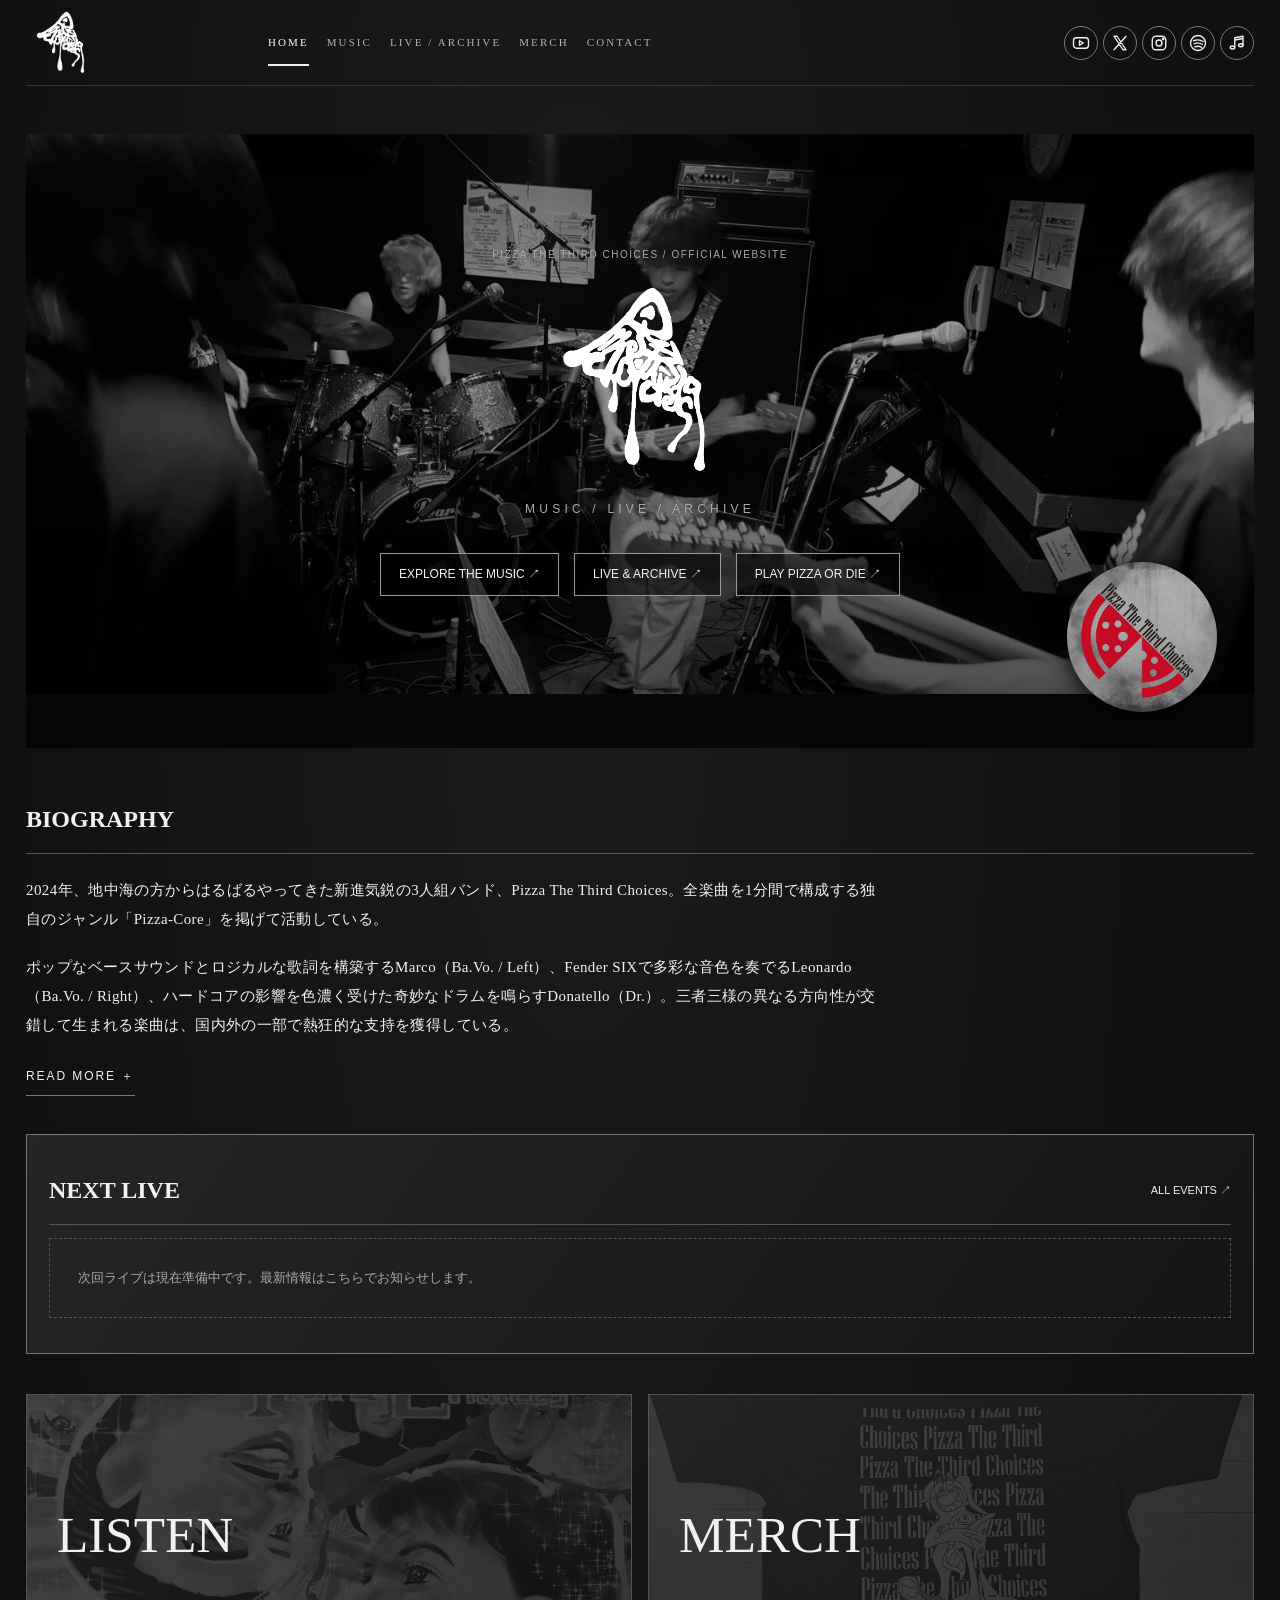
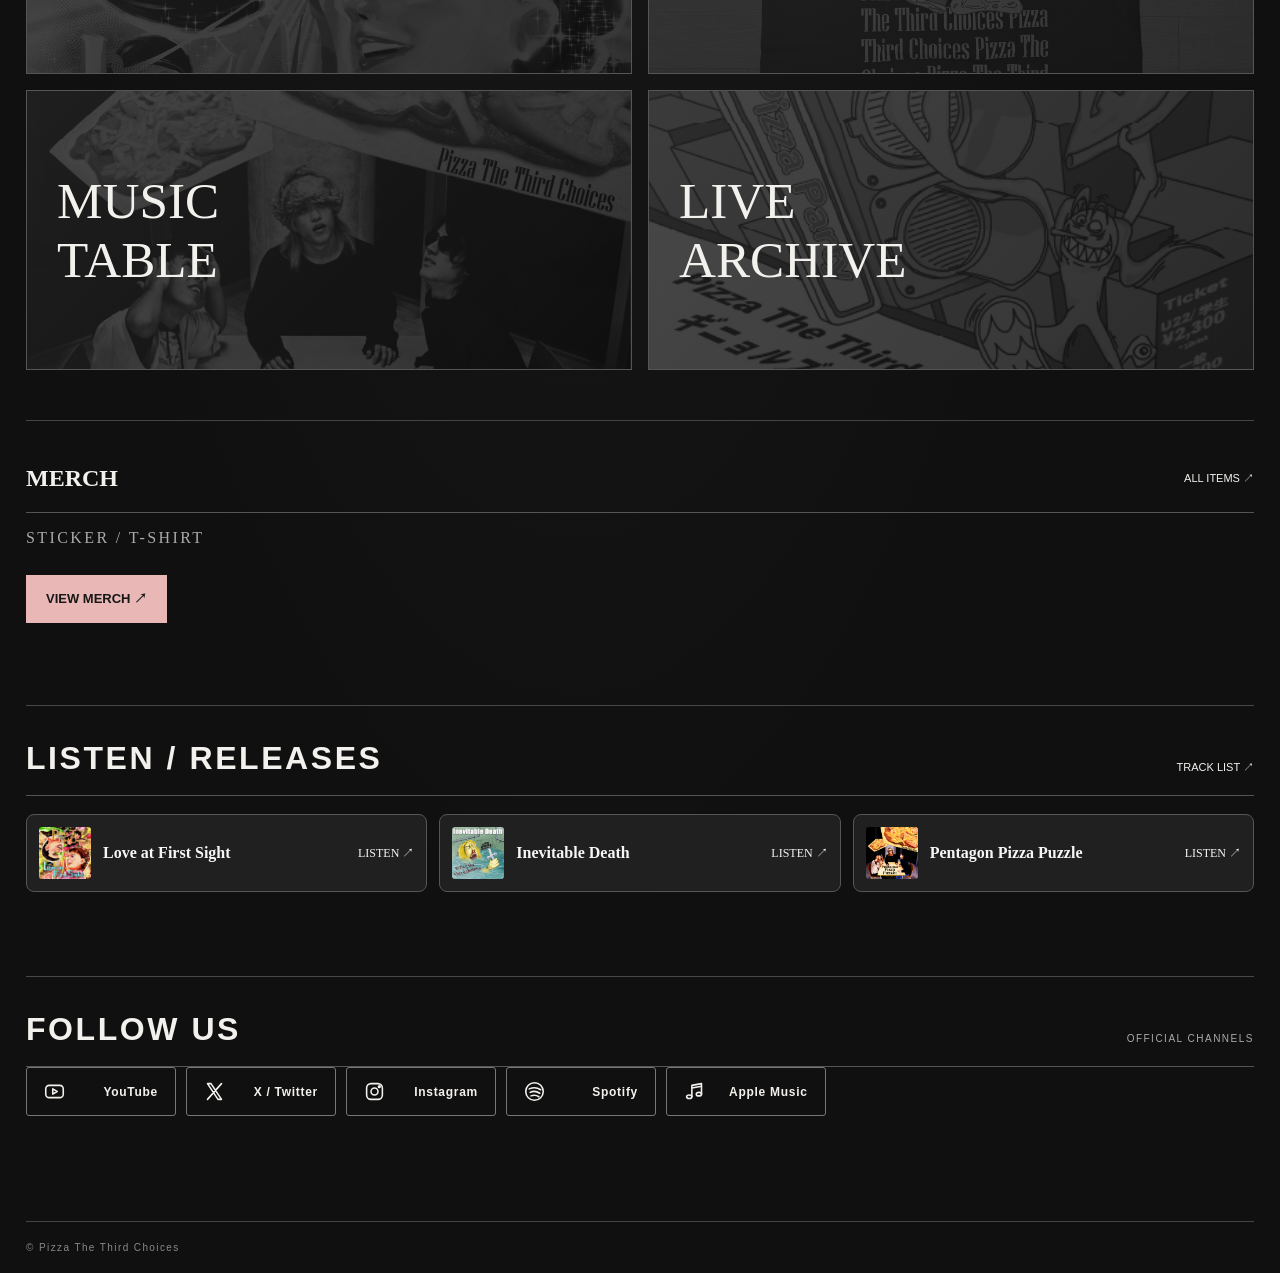
==== commit 5fa704f9: "Merge 56d5c4629a30711045df52eead0c34b7a150d8bf into ff75b137c3726d86a85050b11f1a44474a8ab11c" ====
--- a/index.html
+++ b/index.html
@@ -2,20 +2,10 @@
 <html lang="ja">
 <head>
   <meta charset="utf-8">
-  <meta name="description" content="Pizza The Third Choices公式サイト。全楽曲1分のPizza-Coreを掲げる3人組バンド。楽曲、ライブ情報、映像、グッズを紹介。">
-  <link rel="canonical" href="https://pizzathethirdchoices.github.io/HomePage/">
-  <link rel="icon" type="image/svg+xml" href="favicon.svg">
-  <meta property="og:type" content="website">
-  <meta property="og:site_name" content="Pizza The Third Choices">
-  <meta property="og:title" content="Pizza The Third Choices | Official Website">
-  <meta property="og:description" content="Pizza The Third Choices公式サイト。全楽曲1分のPizza-Coreを掲げる3人組バンド。楽曲、ライブ情報、映像、グッズを紹介。">
-  <meta property="og:url" content="https://pizzathethirdchoices.github.io/HomePage/">
-
   <meta name="viewport" content="width=device-width, initial-scale=1">
   <title>Pizza The Third Choices | Official Website</title>
   <!-- 共通スタイルシート -->
   <link rel="stylesheet" href="style.css?v=20261028-saski-perfect-circle">
-  <script type="application/ld+json">{"@context":"https://schema.org","@type":"MusicGroup","name":"Pizza The Third Choices","url":"https://pizzathethirdchoices.github.io/HomePage/","genre":"Pizza-Core","description":"全楽曲を1分間で構成する独自のジャンルPizza-Coreを掲げる3人組バンド。"}</script>
 </head>
 <body>
   <!-- ========================================
@@ -78,6 +68,7 @@
           <div class="hero-actions">
             <a href="music.html">EXPLORE THE MUSIC ↗</a>
             <a href="live.html">LIVE & ARCHIVE ↗</a>
+            <a href="game.html">PLAY PIZZA OR DIE ↗</a>
           </div>
         </div>
         <img
--- a/style.css
+++ b/style.css
@@ -885,3 +885,8 @@
 .periodic:not(.album-layout) .pair-horizontal .pair-first .symbol {
   margin-left: 0;
 }
+
+/* Related Shorts: three newest initially, expandable on demand. */
+.related-video-card[hidden]{display:none!important}
+.related-video-more{display:block;margin:14px auto 0;padding:10px 18px;border:1px solid currentColor;background:transparent;color:inherit;font:inherit;cursor:pointer}
+.related-video-more:hover,.related-video-more:focus-visible{background:rgba(255,255,255,.12)}
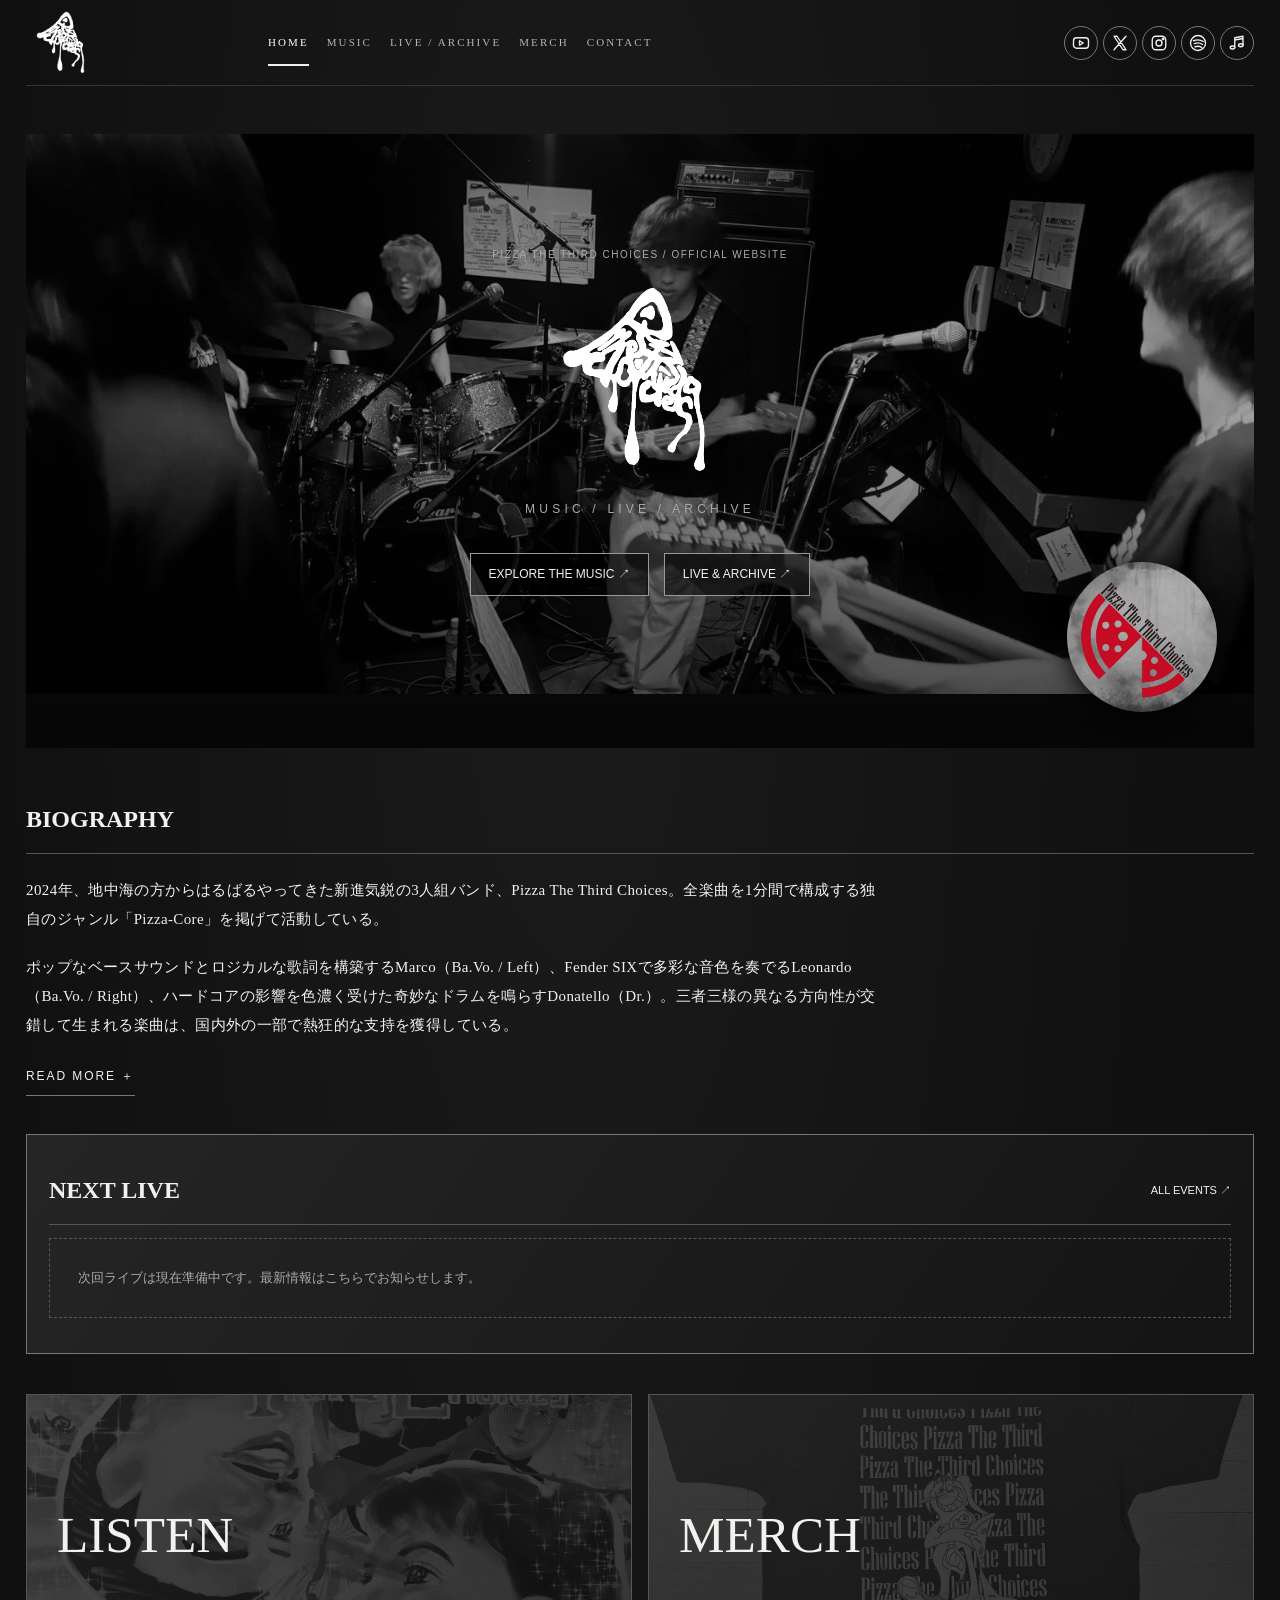
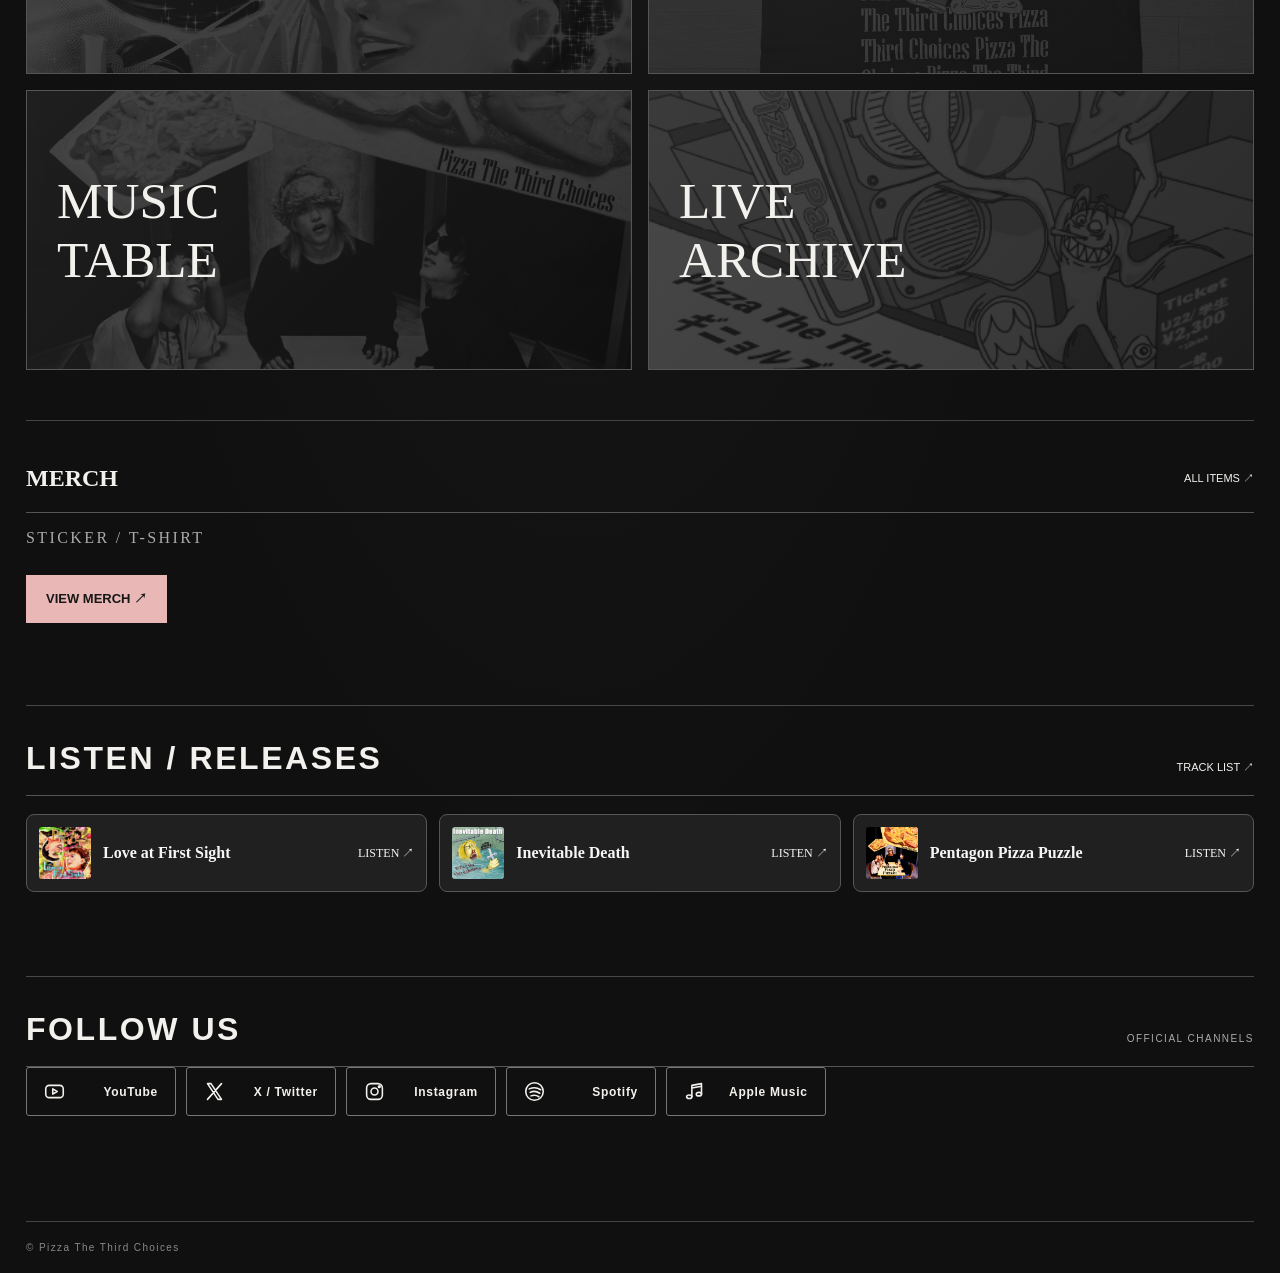
==== commit 0e21a84b: "Update biography after cassette release and Perfect Pizza Party" ====
--- a/index.html
+++ b/index.html
@@ -68,7 +68,6 @@
           <div class="hero-actions">
             <a href="music.html">EXPLORE THE MUSIC ↗</a>
             <a href="live.html">LIVE & ARCHIVE ↗</a>
-            <a href="game.html">PLAY PIZZA OR DIE ↗</a>
           </div>
         </div>
         <img
@@ -96,7 +95,7 @@
               <p>続く2026年6月4日には、戦争へのアンチテーゼをテーマとした「33」、HIP-HOPの影響を受けた「Priority」などを収録した3rd Album『Pentagon Pizza Puzzle』を公開。ジャンルの境界を横断しながら、独自のサウンドと表現を深化させ続けている。</p>
               <p>2025年には、オリジナルドキュメンタリー映像『Is Pizza The Third Choices?』をYouTubeにて公開。楽曲制作の経緯や、独自のジャンル「Pizza-Core」の実態に迫る内容となっている。</p>
               <p>ライブ活動においては、2024年よりオルタナティブハードコアバンドHanaoとの共同自主企画『YEAH』を複数回開催。「YEAHみくじ」によるランダムセットリストをはじめ、通常のライブとは一線を画す演出を展開している。</p>
-              <p>2026年11月8日には、©エスパーキックより全33曲とボーナストラックを収録した1st Cassette『33』を発売予定。同日にはリリースパーティの開催も予定している。</p>
+              <p>2026年11月8日には、©エスパーキックより全33曲とボーナストラックを収録した1st Cassette『33』を発売。同日にはリリースパーティ「Perfect Pizza Party」を開催。</p>
               <button type="button" class="biography-close">CLOSE −</button>
             </div>
           </details>
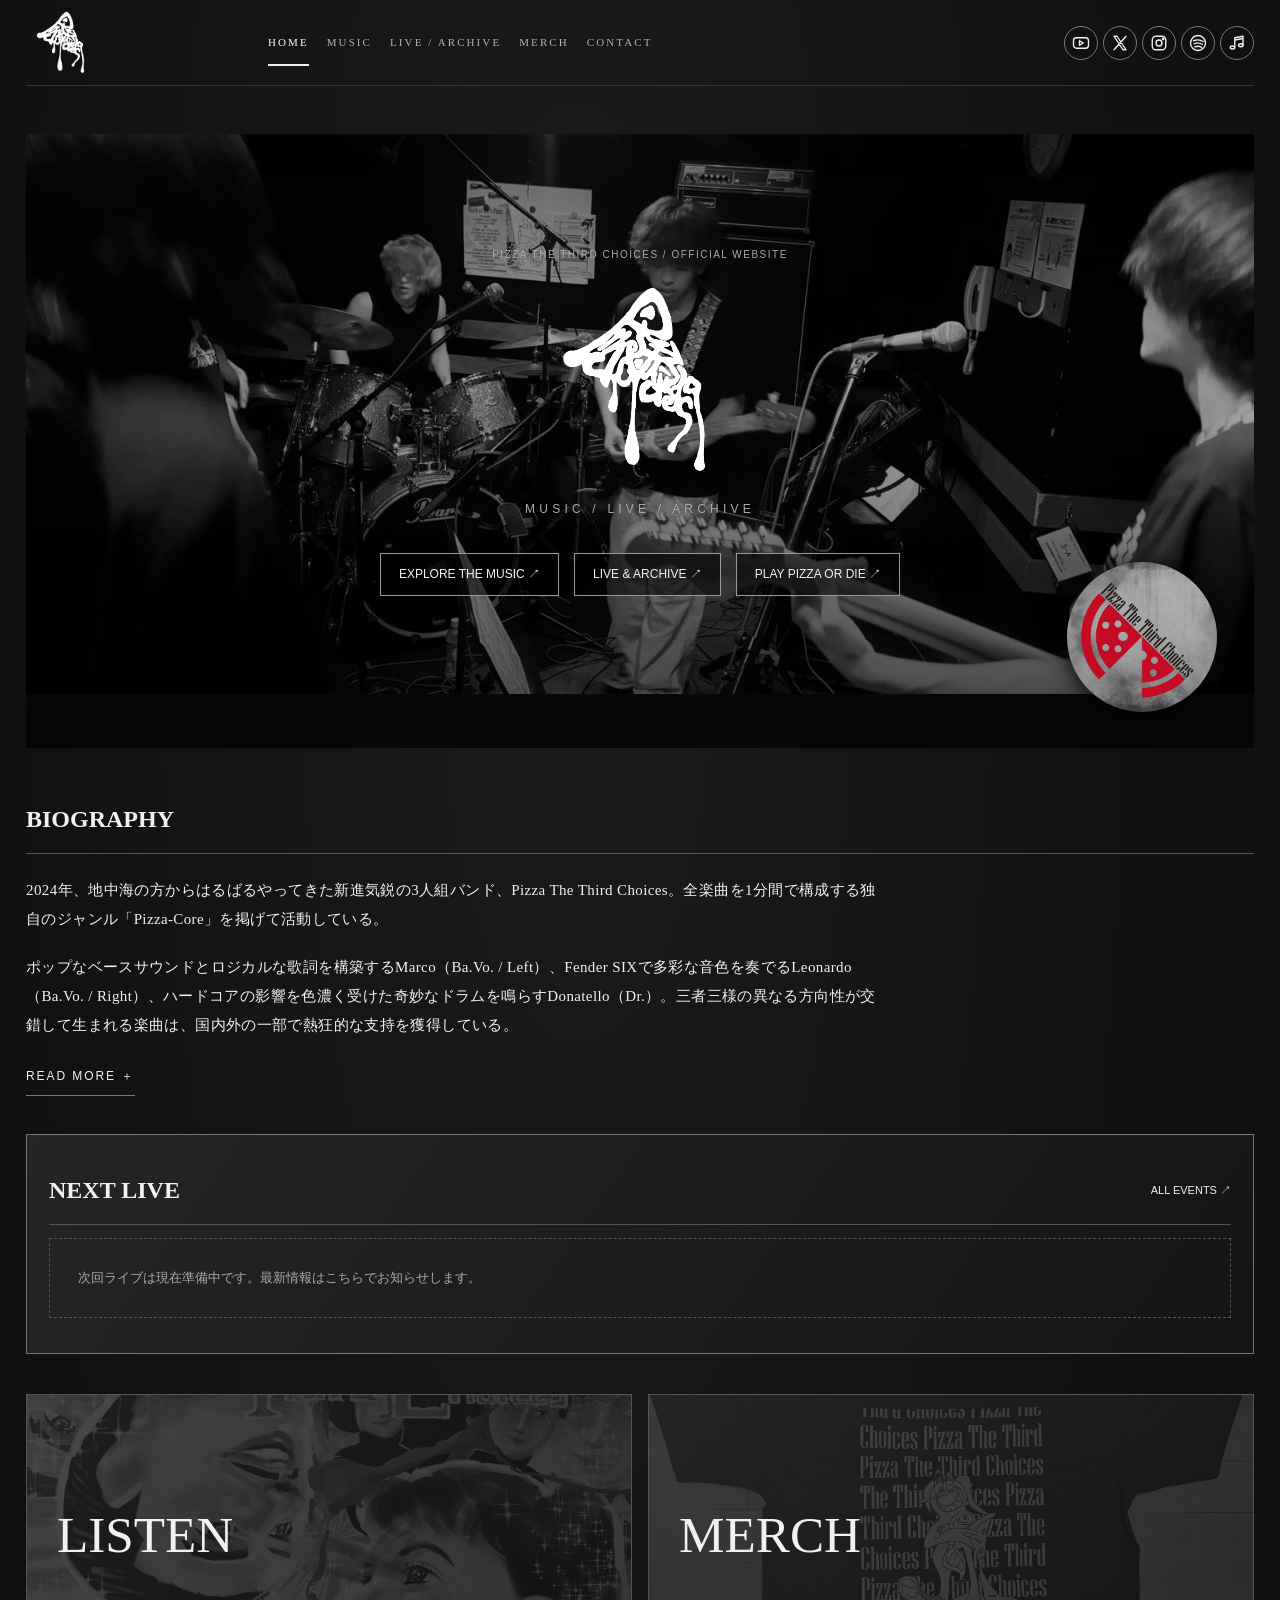
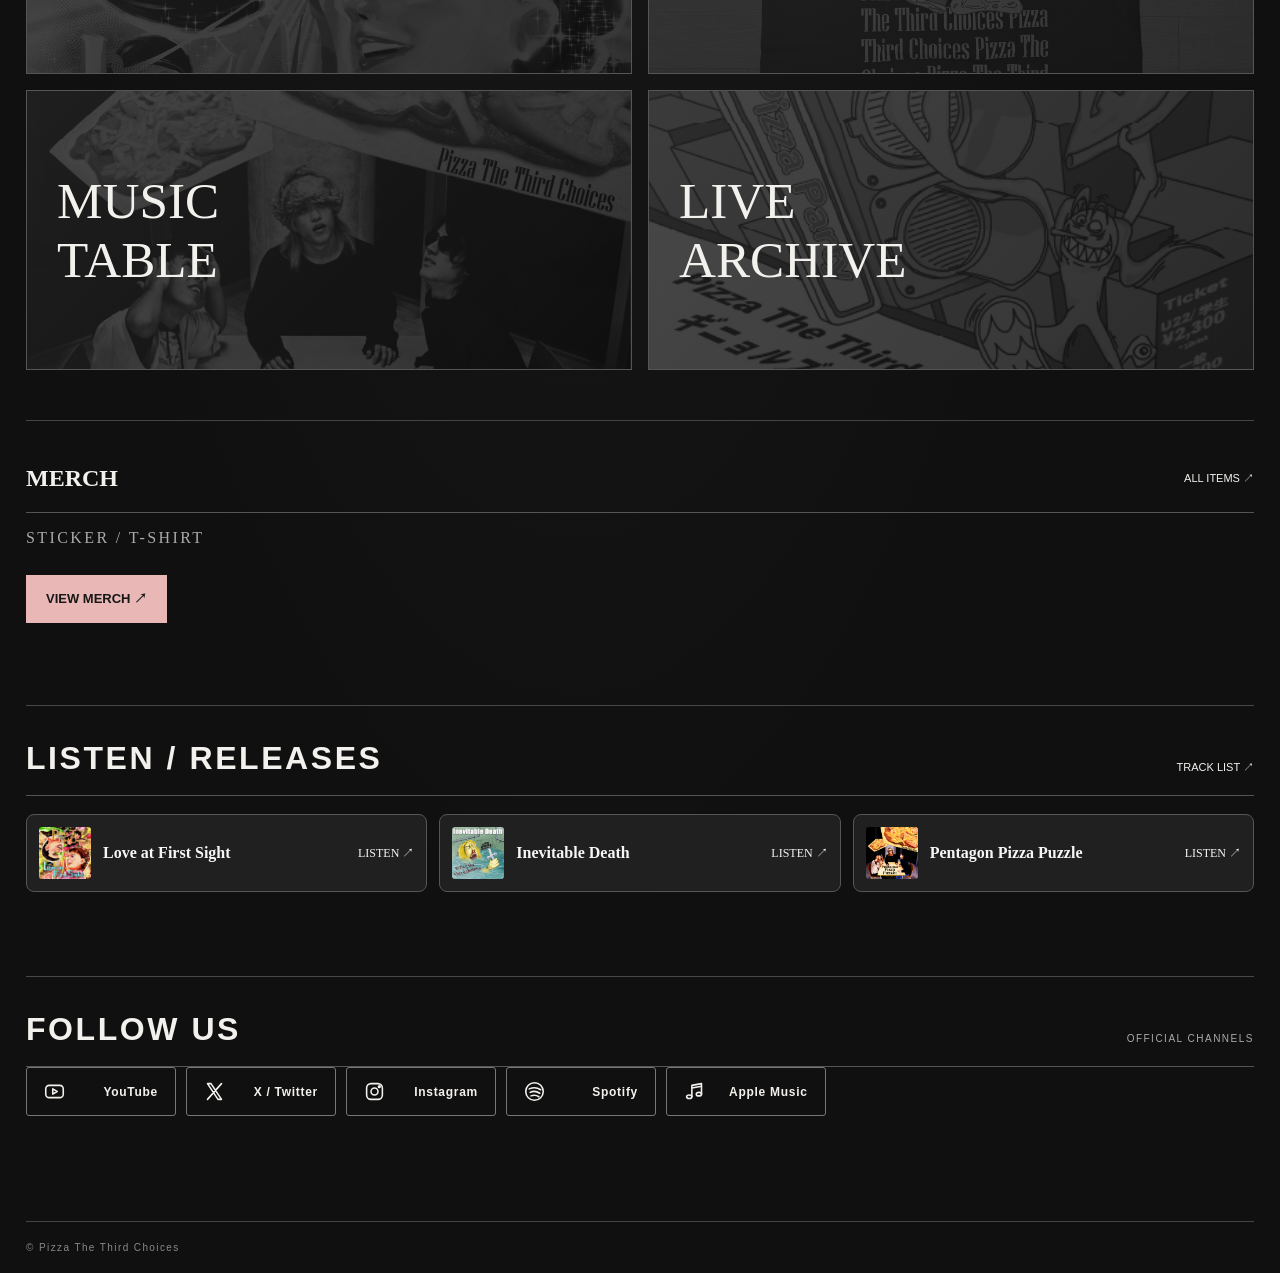
==== commit fa94c361: "Merge 7b35ed809cdb5067dc3aa75d3fcb96c3815bc258 into 84739969d2337f18fa987d84152ce4d3abb6dd24" ====
--- a/index.html
+++ b/index.html
@@ -68,6 +68,7 @@
           <div class="hero-actions">
             <a href="music.html">EXPLORE THE MUSIC ↗</a>
             <a href="live.html">LIVE & ARCHIVE ↗</a>
+            <a href="game.html">PLAY PIZZA OR DIE ↗</a>
           </div>
         </div>
         <img
--- a/style.css
+++ b/style.css
@@ -287,9 +287,14 @@
 }
 .album-other .element { aspect-ratio: 1; min-height: 100px; }
 
-/* Merch: two columns on desktop/tablet, one on phones. */
-.merch-items { grid-template-columns: repeat(2, minmax(0, 1fr)); }
-@media (max-width: 950px) and (min-width: 651px) {
+/* Merch: compact four-column desktop grid, two columns on tablets, one on phones. */
+@media (min-width: 1201px) {
+  .merch-items { grid-template-columns: repeat(4, minmax(0, 1fr)); gap: 16px; }
+  .merch-card { padding: 14px; }
+  .merch-heading { flex-wrap: wrap; gap: 6px 10px; }
+  .merch-heading h2 { font-size: 15px; }
+}
+@media (min-width: 651px) and (max-width: 1200px) {
   .merch-items { grid-template-columns: repeat(2, minmax(0, 1fr)); }
 }
 @media (max-width: 650px) {
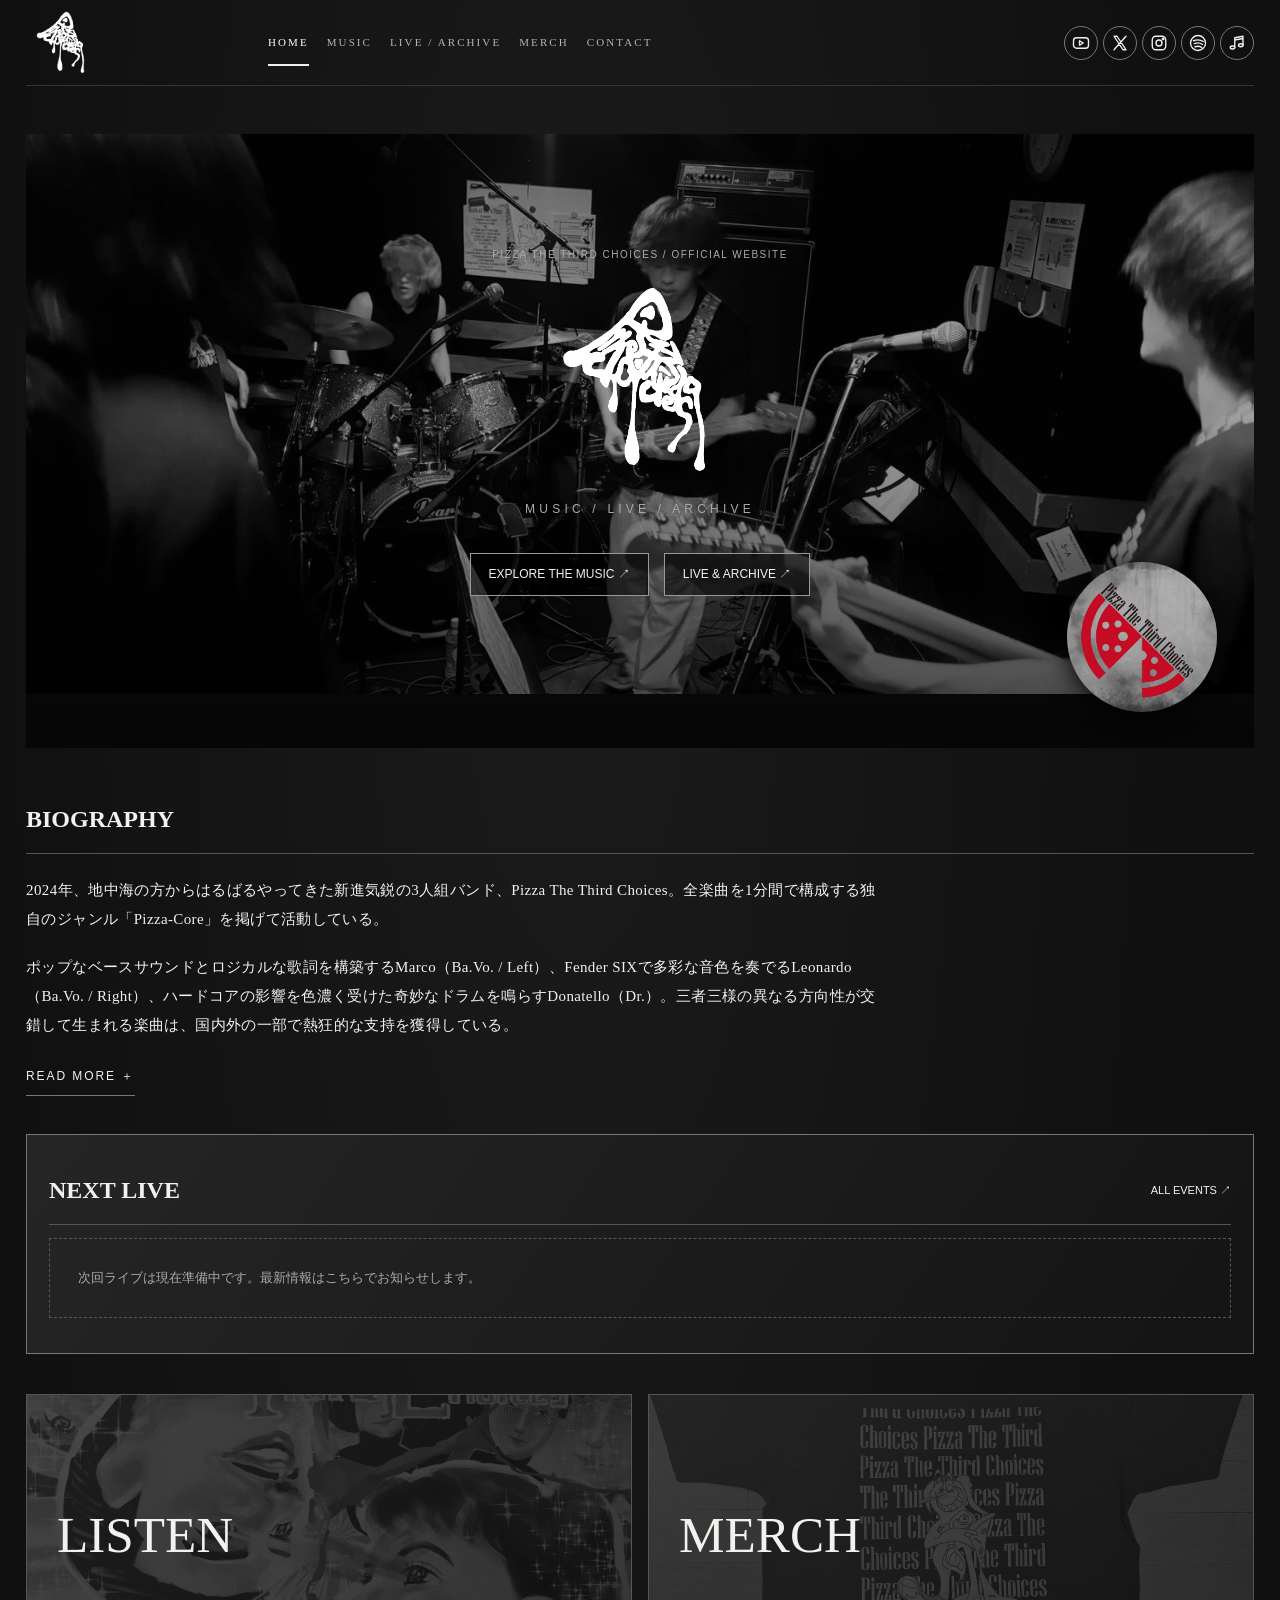
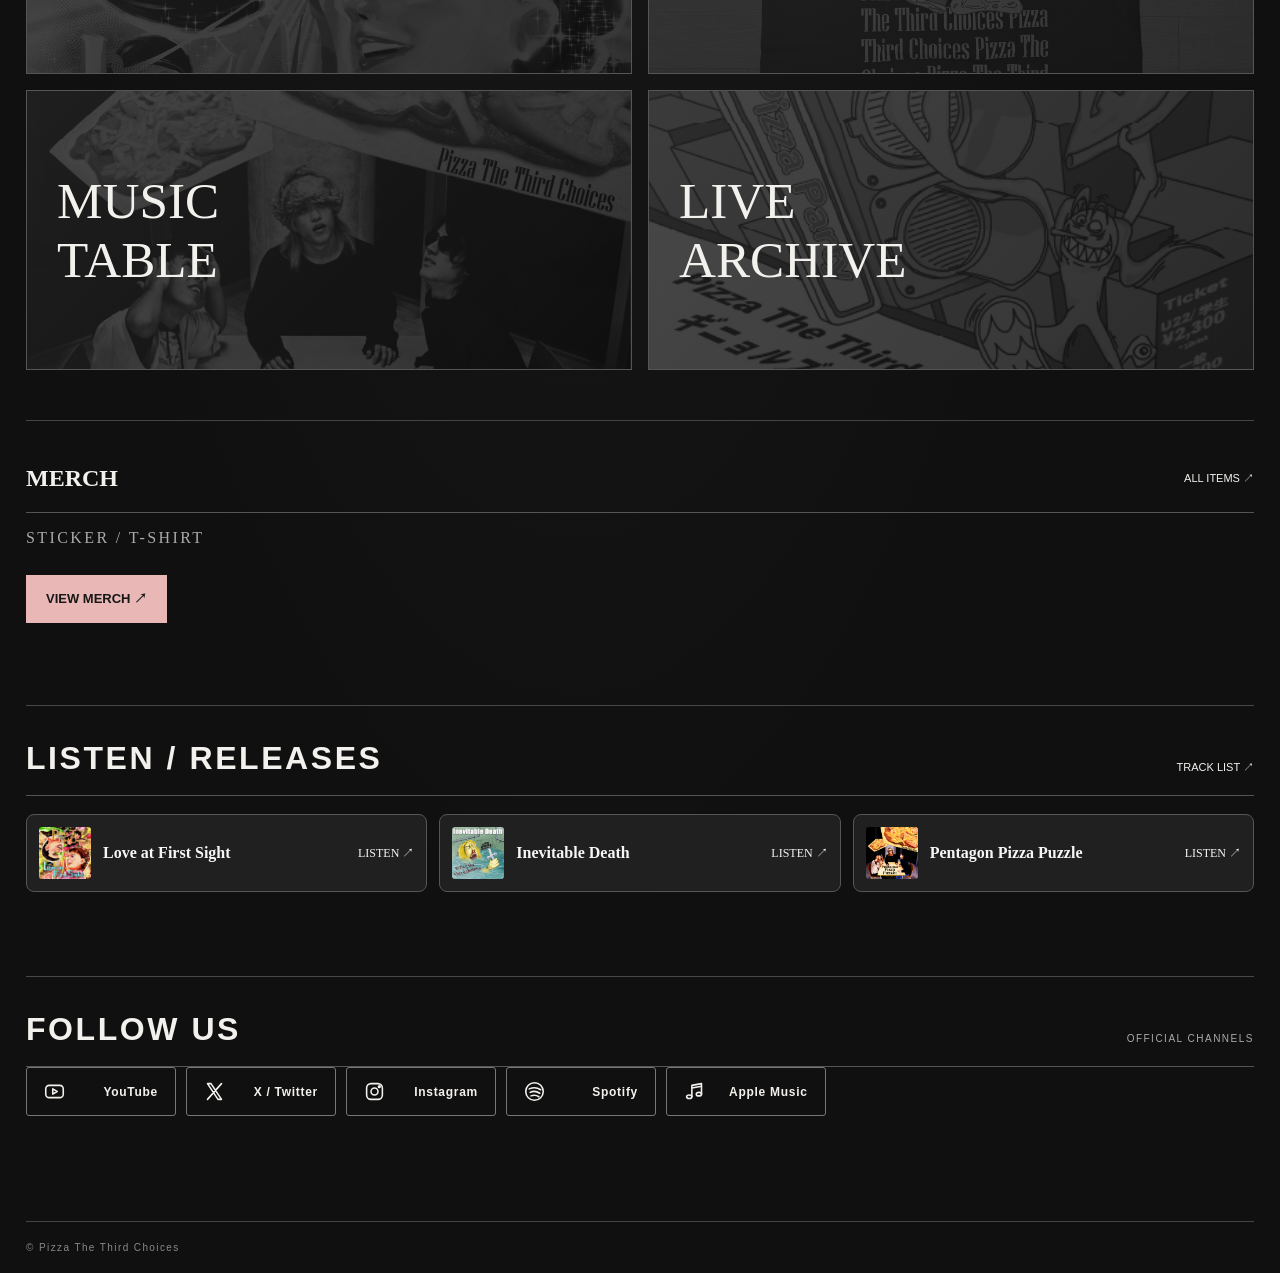
==== commit bd6c4174: "Merge 4d0ee6c3a127960add6362670afc8230672a27f6 into 84739969d2337f18fa987d84152ce4d3abb6dd24" ====
--- a/index.html
+++ b/index.html
@@ -2,7 +2,9 @@
 <html lang="ja">
 <head>
   <meta charset="utf-8">
-  <meta name="viewport" content="width=device-width, initial-scale=1">
+    <meta name="description" content="Pizza The Third Choices（PTTC）の公式サイト。音楽、ライブ情報、グッズ、最新のお知らせをご覧いただけます。">
+  <link rel="canonical" href="https://pizzathethirdchoices.github.io/HomePage/">
+<meta name="viewport" content="width=device-width, initial-scale=1">
   <title>Pizza The Third Choices | Official Website</title>
   <!-- 共通スタイルシート -->
   <link rel="stylesheet" href="style.css?v=20261028-saski-perfect-circle">
@@ -68,7 +70,6 @@
           <div class="hero-actions">
             <a href="music.html">EXPLORE THE MUSIC ↗</a>
             <a href="live.html">LIVE & ARCHIVE ↗</a>
-            <a href="game.html">PLAY PIZZA OR DIE ↗</a>
           </div>
         </div>
         <img
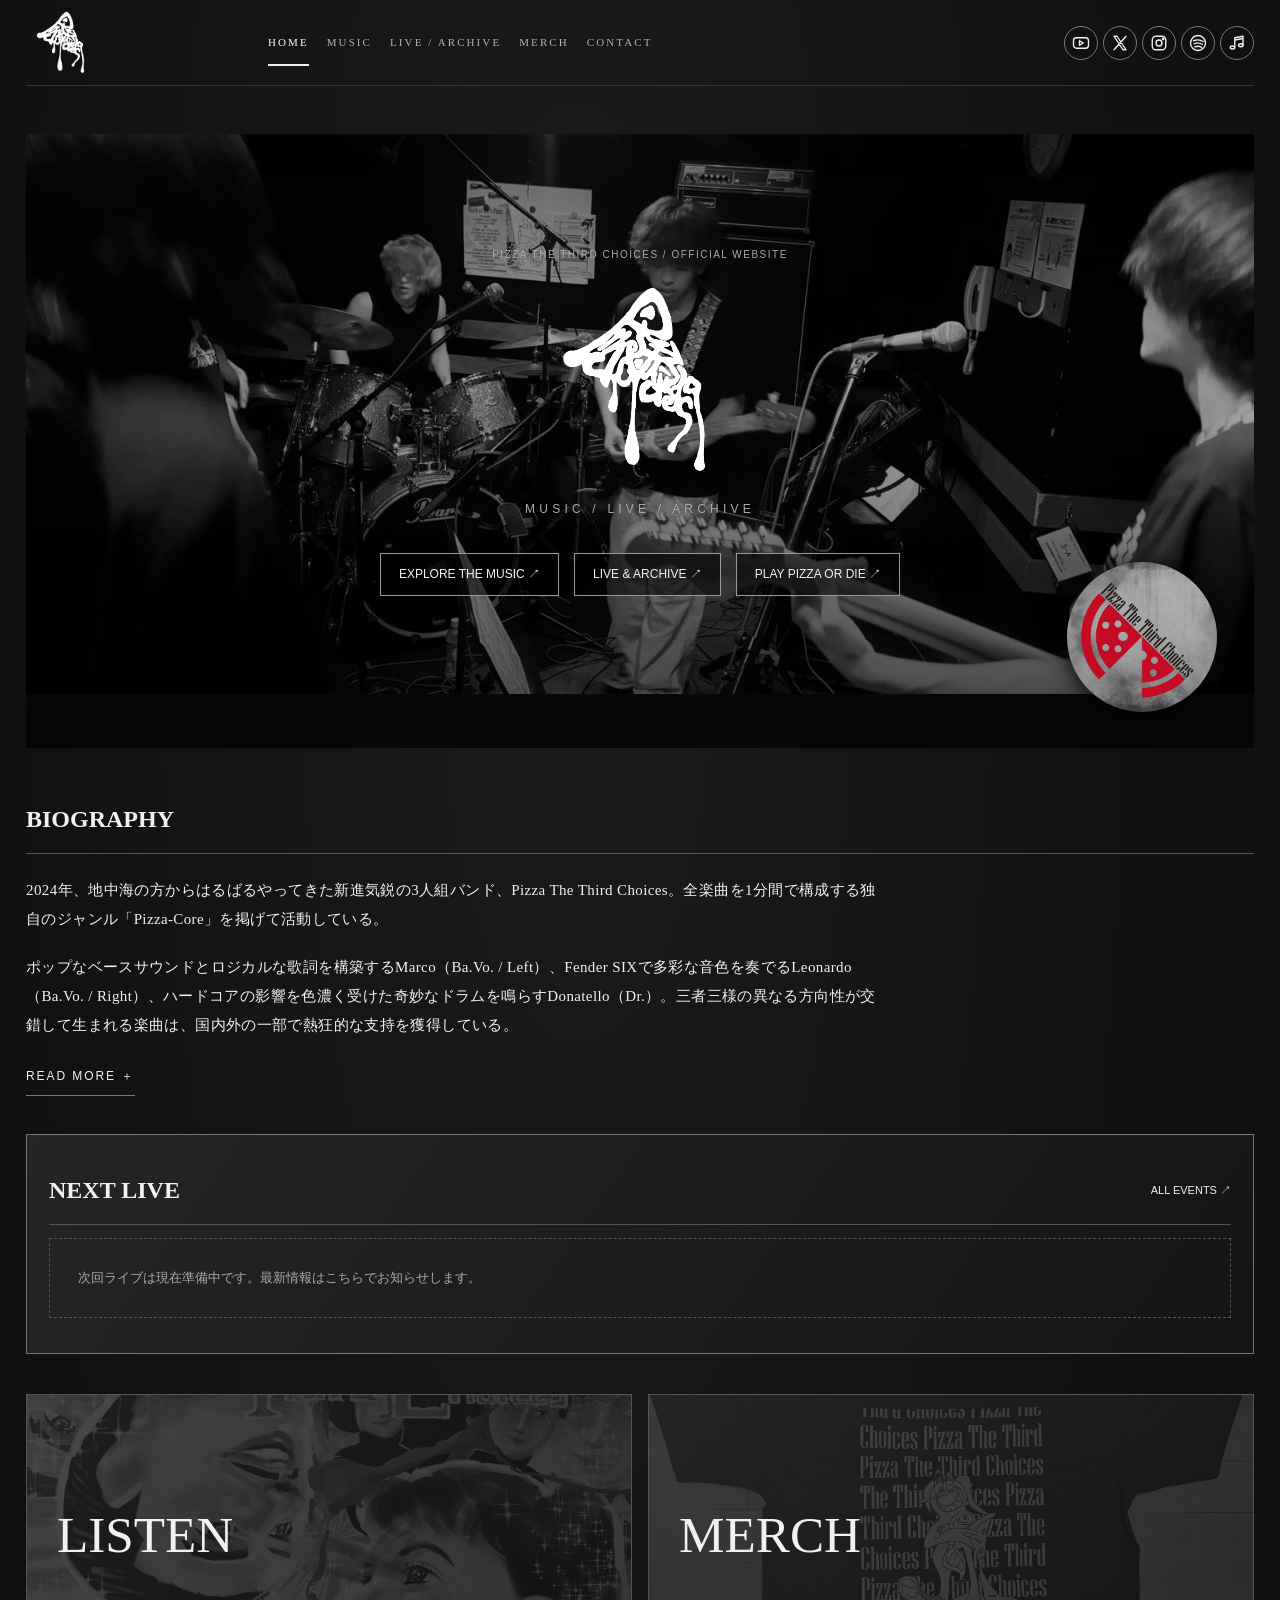
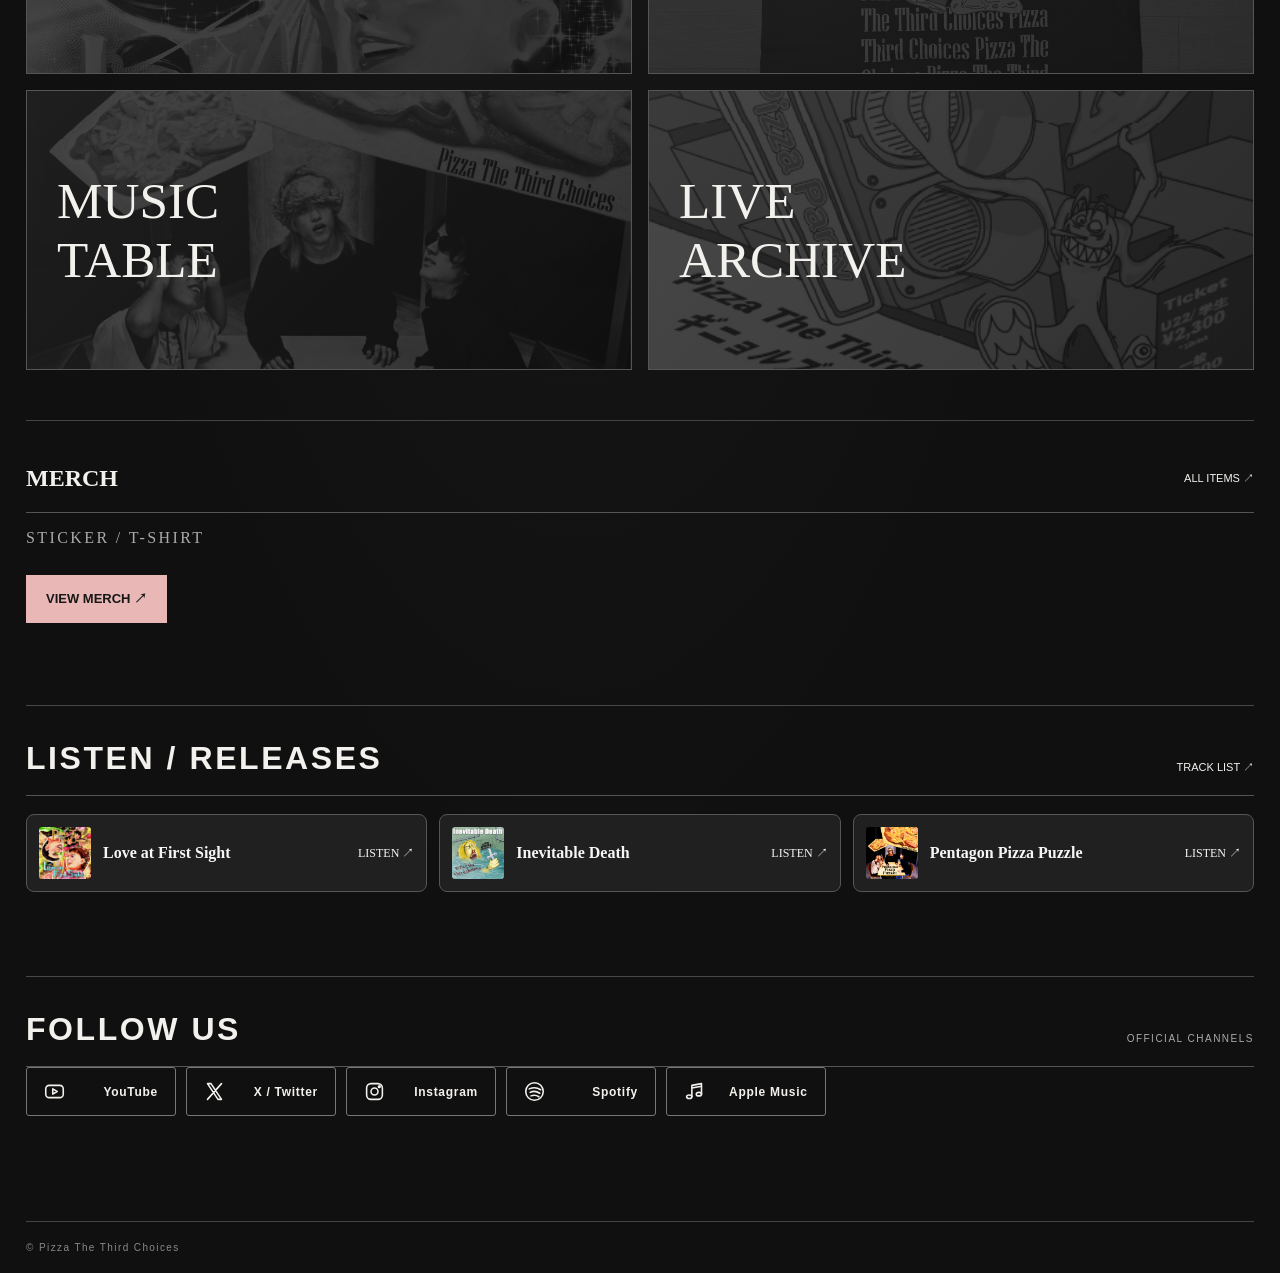
==== commit 3ac6e02b: "Merge 7b35ed809cdb5067dc3aa75d3fcb96c3815bc258 into 8c14b7988a2bf7fc85f55316be0f23034be533e1" ====
--- a/index.html
+++ b/index.html
@@ -2,9 +2,9 @@
 <html lang="ja">
 <head>
   <meta charset="utf-8">
-    <meta name="description" content="Pizza The Third Choices（PTTC）の公式サイト。音楽、ライブ情報、グッズ、最新のお知らせをご覧いただけます。">
+  <meta name="description" content="Pizza The Third Choices（PTTC）の公式サイト。音楽、ライブ情報、グッズ、最新のお知らせをご覧いただけます。">
   <link rel="canonical" href="https://pizzathethirdchoices.github.io/HomePage/">
-<meta name="viewport" content="width=device-width, initial-scale=1">
+  <meta name="viewport" content="width=device-width, initial-scale=1">
   <title>Pizza The Third Choices | Official Website</title>
   <!-- 共通スタイルシート -->
   <link rel="stylesheet" href="style.css?v=20261028-saski-perfect-circle">
@@ -70,6 +70,7 @@
           <div class="hero-actions">
             <a href="music.html">EXPLORE THE MUSIC ↗</a>
             <a href="live.html">LIVE & ARCHIVE ↗</a>
+            <a href="game.html">PLAY PIZZA OR DIE ↗</a>
           </div>
         </div>
         <img
--- a/style.css
+++ b/style.css
@@ -890,8 +890,3 @@
 .periodic:not(.album-layout) .pair-horizontal .pair-first .symbol {
   margin-left: 0;
 }
-
-/* Related Shorts: three newest initially, expandable on demand. */
-.related-video-card[hidden]{display:none!important}
-.related-video-more{display:block;margin:14px auto 0;padding:10px 18px;border:1px solid currentColor;background:transparent;color:inherit;font:inherit;cursor:pointer}
-.related-video-more:hover,.related-video-more:focus-visible{background:rgba(255,255,255,.12)}
